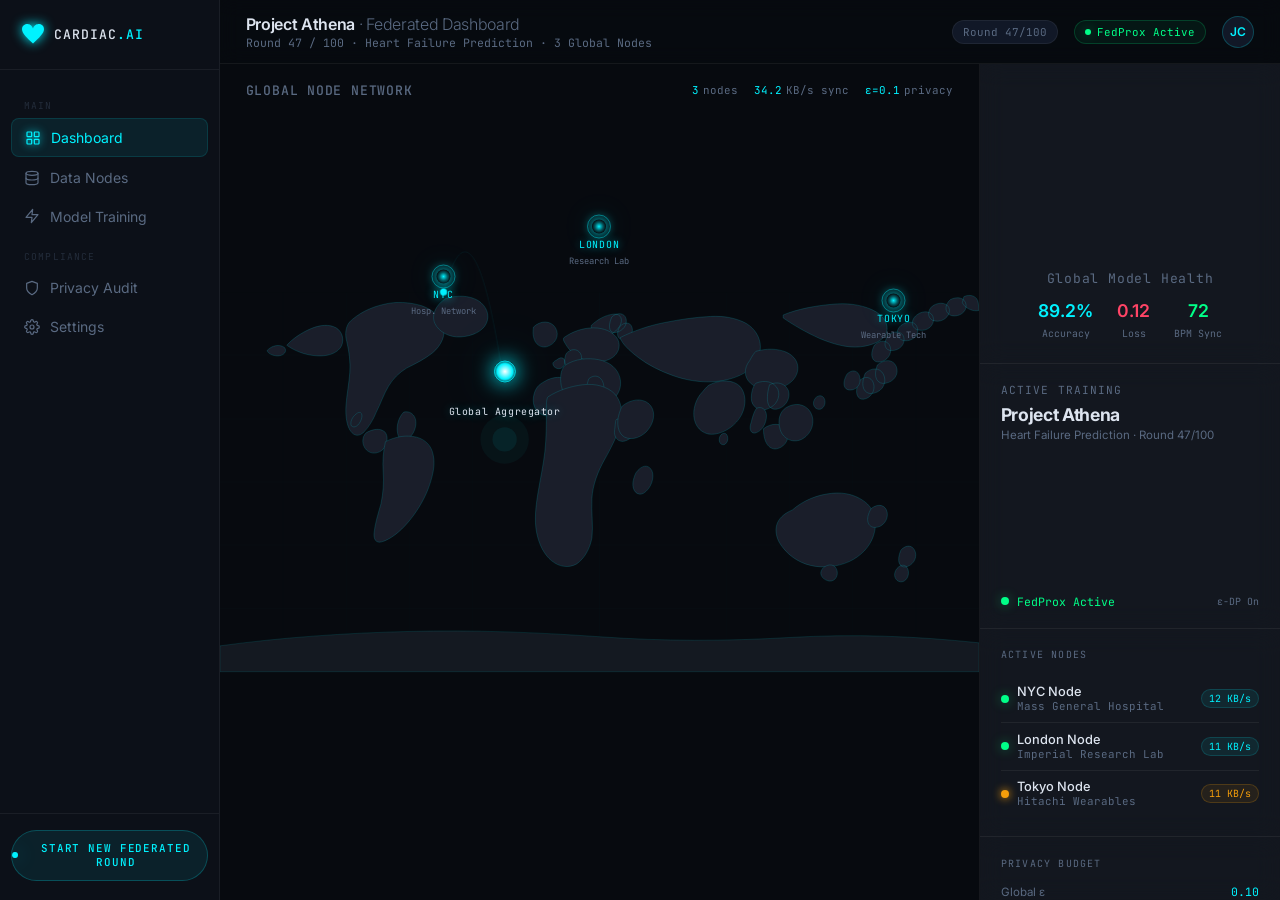
==== frontend/dashboard.html @ 95f1083a "Refine Dashboard Map and add Request Access Portal" ====
<!DOCTYPE html>
<html lang="en">
<head>
    <meta charset="UTF-8">
    <meta name="viewport" content="width=device-width, initial-scale=1.0">
    <title>Project Athena — CardiacAI Federal Dashboard</title>
    <meta name="description" content="Project Athena federated learning dashboard for cardiac AI research.">
    <link rel="preconnect" href="https://fonts.googleapis.com">
    <link rel="preconnect" href="https://fonts.gstatic.com" crossorigin>
    <link href="https://fonts.googleapis.com/css2?family=Inter:wght@300;400;500;600;700&family=JetBrains+Mono:wght@400;500&display=swap" rel="stylesheet">
    <style>
/* ============================================================
   PROJECT ATHENA — FEDERATED DASHBOARD
   CardiacAI Federal · Dark Clinical · Cyan #00f2ff
============================================================ */
:root {
    --bg:           #070a0f;
    --bg-2:         #0c1018;
    --bg-3:         #111827;
    --bg-card:      rgba(255,255,255,0.035);
    --border:       rgba(255,255,255,0.06);
    --border-glow:  rgba(0,242,255,0.22);
    --cyan:         #00f2ff;
    --cyan-dim:     rgba(0,242,255,0.08);
    --cyan-mid:     rgba(0,242,255,0.35);
    --green:        #00ff88;
    --red:          #ff4466;
    --amber:        #f59e0b;
    --text:         #dde4ef;
    --text-muted:   #5a6a82;
    --text-faint:   #232c3a;
    --sidebar-w:    220px;
    --font-main:    'Inter', system-ui, sans-serif;
    --font-mono:    'JetBrains Mono', monospace;
    --radius-sm:    8px;
    --radius-md:    14px;
    --radius-lg:    20px;
    --tr:           0.35s cubic-bezier(0.4,0,0.2,1);
    --glow-cyan:    0 0 20px rgba(0,242,255,0.45), 0 0 60px rgba(0,242,255,0.15);
    --glow-green:   0 0 12px rgba(0,255,136,0.4);
}

*, *::before, *::after { box-sizing: border-box; margin: 0; padding: 0; }
html, body { height: 100%; overflow: hidden; font-family: var(--font-main); background: var(--bg); color: var(--text); -webkit-font-smoothing: antialiased; }

/* ===================== PAGE FADE-IN ===================== */
body { opacity: 0; animation: pageEnter 0.7s 0.05s ease forwards; }
@keyframes pageEnter {
    from { opacity: 0; transform: translateY(16px); }
    to   { opacity: 1; transform: translateY(0); }
}

/* ===================== LAYOUT ===================== */
.app { display: flex; height: 100vh; width: 100vw; overflow: hidden; }

/* ===================== SIDEBAR ===================== */
.sidebar {
    width: var(--sidebar-w);
    flex-shrink: 0;
    background: var(--bg-2);
    border-right: 1px solid var(--border);
    display: flex;
    flex-direction: column;
    padding: 0;
    position: relative;
    z-index: 10;
}

.sidebar__brand {
    display: flex;
    align-items: center;
    gap: 9px;
    padding: 1.4rem 1.3rem;
    border-bottom: 1px solid var(--border);
    text-decoration: none;
}
.sidebar__brand-icon {
    width: 24px; height: 24px;
    color: var(--cyan);
    filter: drop-shadow(0 0 6px var(--cyan));
    flex-shrink: 0;
}
.sidebar__brand-name {
    font-family: var(--font-mono);
    font-size: 0.82rem;
    font-weight: 500;
    color: var(--text);
    letter-spacing: 0.08em;
}
.sidebar__brand-name span { color: var(--cyan); }

.sidebar__nav {
    flex: 1;
    display: flex;
    flex-direction: column;
    gap: 2px;
    padding: 1rem 0.7rem;
    overflow-y: auto;
}

.nav-item {
    display: flex;
    align-items: center;
    gap: 10px;
    padding: 0.62rem 0.8rem;
    border-radius: var(--radius-sm);
    color: var(--text-muted);
    font-size: 0.875rem;
    font-weight: 400;
    cursor: pointer;
    transition: background var(--tr), color var(--tr);
    user-select: none;
    text-decoration: none;
}
.nav-item svg { width: 16px; height: 16px; flex-shrink: 0; }
.nav-item:hover { background: rgba(255,255,255,0.04); color: var(--text); }
.nav-item.active {
    background: var(--cyan-dim);
    color: var(--cyan);
    border: 1px solid rgba(0,242,255,0.12);
}
.nav-item.active svg { filter: drop-shadow(0 0 4px var(--cyan)); }

/* Sidebar section label */
.nav-section-label {
    font-family: var(--font-mono);
    font-size: 0.6rem;
    color: var(--text-faint);
    letter-spacing: 0.12em;
    text-transform: uppercase;
    padding: 0.8rem 0.8rem 0.3rem;
}

.sidebar__footer {
    padding: 1rem 0.7rem 1.2rem;
    border-top: 1px solid var(--border);
}
.btn-federated {
    width: 100%;
    padding: 0.65rem 0;
    border-radius: 40px;
    border: 1px solid var(--border-glow);
    background: var(--cyan-dim);
    color: var(--cyan);
    font-family: var(--font-mono);
    font-size: 0.68rem;
    font-weight: 500;
    letter-spacing: 0.08em;
    text-transform: uppercase;
    cursor: pointer;
    transition: box-shadow var(--tr), background var(--tr);
    display: flex; align-items: center; justify-content: center; gap: 7px;
    position: relative; overflow: hidden;
}
.btn-federated::before {
    content: '';
    position: absolute;
    inset: 0; border-radius: 40px;
    background: rgba(0,242,255,0);
    transition: background 0.3s;
}
.btn-federated:hover {
    box-shadow: var(--glow-cyan);
    background: rgba(0,242,255,0.13);
}
.btn-federated-dot {
    width: 6px; height: 6px;
    border-radius: 50%;
    background: var(--cyan);
    box-shadow: var(--glow-cyan);
    animation: blink 1.3s ease-in-out infinite;
}
@keyframes blink { 0%,100%{opacity:1} 50%{opacity:0.35} }

/* ===================== MAIN CONTENT ===================== */
.main {
    flex: 1;
    display: flex;
    flex-direction: column;
    overflow: hidden;
}

/* Top bar */
.topbar {
    display: flex;
    align-items: center;
    justify-content: space-between;
    padding: 0.85rem 1.6rem;
    border-bottom: 1px solid var(--border);
    background: rgba(7,10,15,0.8);
    backdrop-filter: blur(10px);
    flex-shrink: 0;
}
.topbar__left { display: flex; flex-direction: column; }
.topbar__title { font-size: 1rem; font-weight: 600; letter-spacing: -0.02em; }
.topbar__sub { font-size: 0.72rem; color: var(--text-muted); font-family: var(--font-mono); margin-top: 1px; }

.topbar__right { display: flex; align-items: center; gap: 1rem; }
.topbar__badge {
    display: flex; align-items: center; gap: 6px;
    font-family: var(--font-mono); font-size: 0.68rem;
    color: var(--green); background: rgba(0,255,136,0.06);
    border: 1px solid rgba(0,255,136,0.18); padding: 4px 10px; border-radius: 20px;
}
.topbar__badge-dot { width: 6px; height: 6px; border-radius: 50%; background: var(--green); box-shadow: var(--glow-green); animation: blink 1.2s ease-in-out infinite; }
.round-badge { font-family: var(--font-mono); font-size: 0.68rem; color: var(--text-muted); background: var(--bg-3); border: 1px solid var(--border); padding: 4px 10px; border-radius: 20px; }
.topbar__avatar {
    width: 32px; height: 32px; border-radius: 50%;
    background: var(--bg-3); border: 1px solid var(--border-glow);
    display: flex; align-items: center; justify-content: center;
    font-size: 0.75rem; color: var(--cyan); font-weight: 600; cursor: pointer;
    transition: box-shadow 0.2s;
}
.topbar__avatar:hover { box-shadow: var(--glow-cyan); }

/* Content grid */
.content {
    flex: 1;
    display: grid;
    grid-template-columns: 1fr 300px;
    grid-template-rows: 1fr;
    gap: 0;
    overflow: hidden;
}

/* ===================== MAP PANEL (left) ===================== */
.map-panel {
    position: relative;
    overflow: hidden;
    border-right: 1px solid var(--border);
    background: var(--bg);
}
.map-panel__header {
    position: absolute;
    top: 0; left: 0; right: 0;
    z-index: 5;
    display: flex;
    align-items: center;
    justify-content: space-between;
    padding: 1.1rem 1.6rem 0.8rem;
    background: linear-gradient(to bottom, rgba(7,10,15,0.9) 0%, transparent 100%);
}
.map-panel__title { font-size: 0.82rem; font-weight: 500; color: var(--text-muted); font-family: var(--font-mono); letter-spacing: 0.06em; text-transform: uppercase; }
.map-panel__stats { display: flex; gap: 1rem; }
.map-stat { font-family: var(--font-mono); font-size: 0.68rem; }
.map-stat__val { color: var(--cyan); }
.map-stat__label { color: var(--text-muted); margin-left: 4px; }

/* SVG map base */
#worldSVG {
    position: absolute;
    inset: 0;
    width: 100%; height: 100%;
    display: block;
}
/* Arc canvas overlay */
#arcsCanvas {
    position: absolute;
    inset: 0;
    width: 100%; height: 100%;
    pointer-events: none;
    z-index: 3;
}

/* Node labels */
.map-node-labels { position: absolute; inset: 0; pointer-events: none; z-index: 4; }
.node-label {
    position: absolute;
    transform: translate(-50%, -50%);
    display: flex;
    flex-direction: column;
    align-items: center;
    gap: 4px;
}
.node-label__ring {
    width: 14px; height: 14px; border-radius: 50%;
    background: radial-gradient(circle, var(--cyan) 0%, var(--cyan-mid) 40%, transparent 70%);
    box-shadow: 0 0 12px var(--cyan), 0 0 30px rgba(0,242,255,0.25);
    position: relative;
}
.node-label__ring::after {
    content: '';
    position: absolute;
    inset: -5px; border-radius: 50%;
    border: 1px solid rgba(0,242,255,0.4);
    animation: nodeRing 2s ease-out infinite;
}
@keyframes nodeRing { 0%{transform:scale(1);opacity:0.8} 100%{transform:scale(2.5);opacity:0} }

#nodeNYC  .node-label__ring { animation-delay: 0s; }
#nodeLON  .node-label__ring::after { animation-delay: 0.5s; }
#nodeTKY  .node-label__ring::after { animation-delay: 1s; }

.node-label__text {
    font-family: var(--font-mono); font-size: 0.62rem;
    color: var(--cyan); letter-spacing: 0.08em;
    text-shadow: 0 0 8px rgba(0,242,255,0.6);
    white-space: nowrap;
}
.node-label__sub {
    font-family: var(--font-mono); font-size: 0.55rem;
    color: var(--text-muted);
    white-space: nowrap;
}

.aggregator-node {
    position: absolute;
    transform: translate(-50%, -50%);
    display: flex; flex-direction: column; align-items: center; gap: 6px;
    z-index: 6;
}
.aggregator-node__core {
    width: 22px; height: 22px; border-radius: 50%;
    background: radial-gradient(circle, #fff 0%, var(--cyan) 50%, transparent 75%);
    box-shadow: 0 0 20px var(--cyan), 0 0 60px rgba(0,242,255,0.3);
    animation: aggPulse 2.2s ease-in-out infinite;
}
@keyframes aggPulse { 0%,100%{transform:scale(1);opacity:1} 50%{transform:scale(1.25);opacity:0.8} }
.aggregator-node__ring1, .aggregator-node__ring2 {
    width: 22px; height: 22px; border-radius: 50%;
    border: 1px solid rgba(0,242,255,0.5);
    position: absolute;
    animation: aggRing 2.5s ease-out infinite;
}
.aggregator-node__ring2 { animation-delay: 0.8s; }
@keyframes aggRing { 0%{transform:scale(1);opacity:0.7} 100%{transform:scale(4);opacity:0} }
.aggregator-node__label {
    font-family: var(--font-mono); font-size: 0.62rem;
    color: var(--text); letter-spacing: 0.06em;
    margin-top: 16px;
    text-shadow: 0 0 10px rgba(0,242,255,0.4);
}

/* ===================== RIGHT PANEL ===================== */
.right-panel {
    display: flex;
    flex-direction: column;
    gap: 0;
    overflow-y: auto;
    background: var(--bg-2);
}
.right-panel::-webkit-scrollbar { width: 3px; }
.right-panel::-webkit-scrollbar-thumb { background: var(--border); border-radius: 3px; }

/* Card base */
.glass-card {
    background: rgba(255,255,255,0.03);
    backdrop-filter: blur(12px);
    -webkit-backdrop-filter: blur(12px);
    border-bottom: 1px solid var(--border);
    padding: 1.2rem 1.3rem;
    flex-shrink: 0;
}
.glass-card__label {
    font-family: var(--font-mono); font-size: 0.62rem;
    color: var(--text-muted); letter-spacing: 0.12em; text-transform: uppercase;
    margin-bottom: 0.75rem;
}

/* ---- Heart card ---- */
.heart-card {
    display: flex;
    flex-direction: column;
    align-items: center;
    padding-bottom: 1.4rem;
    border-bottom: 1px solid var(--border);
}
#heartCanvas3D {
    width: 100%; height: 180px;
    display: block;
}
.heart-card__title {
    font-size: 0.82rem; color: var(--text-muted);
    margin-top: 0.4rem; font-family: var(--font-mono);
    letter-spacing: 0.06em; text-align: center;
}
.heart-card__metrics {
    display: flex; gap: 1.5rem;
    margin-top: 0.8rem;
}
.heart-metric { text-align: center; }
.heart-metric__val { font-size: 1.1rem; font-weight: 600; color: var(--cyan); display: block; }
.heart-metric__label { font-size: 0.62rem; color: var(--text-muted); font-family: var(--font-mono); }

/* ---- Training card ---- */
.training-card { padding: 1.2rem 1.3rem; }
.training-card__title { font-size: 0.7rem; color: var(--text-muted); font-family: var(--font-mono); letter-spacing: 0.1em; text-transform: uppercase; margin-bottom: 0.4rem; }
.training-card__name { font-size: 1.1rem; font-weight: 700; color: var(--text); letter-spacing: -0.02em; margin-bottom: 0.2rem; }
.training-card__sub { font-size: 0.72rem; color: var(--text-muted); margin-bottom: 1rem; }

.chart-wrap { position: relative; height: 120px; margin-bottom: 1rem; }
#accuracyChart { position: absolute; inset: 0; width: 100%; height: 100%; }

.status-row { display: flex; align-items: center; gap: 8px; }
.status-dot { width: 8px; height: 8px; border-radius: 50%; background: var(--green); box-shadow: var(--glow-green); animation: blink 1.2s ease-in-out infinite; }
.status-text { font-family: var(--font-mono); font-size: 0.72rem; color: var(--green); }

/* ---- Node list card ---- */
.node-list-card { padding: 1.2rem 1.3rem; }
.node-list-card__label { font-family: var(--font-mono); font-size: 0.62rem; color: var(--text-muted); letter-spacing: 0.12em; text-transform: uppercase; margin-bottom: 0.9rem; }
.node-entry { display: flex; align-items: center; justify-content: space-between; padding: 0.55rem 0; border-bottom: 1px solid var(--border); }
.node-entry:last-child { border: none; }
.node-entry__left { display: flex; align-items: center; gap: 8px; }
.node-entry__indicator { width: 8px; height: 8px; border-radius: 50%; background: var(--green); box-shadow: var(--glow-green); animation: blink 1.2s ease-in-out infinite; flex-shrink: 0; }
.node-entry__name { font-size: 0.8rem; font-weight: 500; }
.node-entry__loc { font-size: 0.68rem; color: var(--text-muted); font-family: var(--font-mono); }
.node-entry__badge { font-family: var(--font-mono); font-size: 0.62rem; padding: 2px 7px; border-radius: 20px; }
.badge--cyan { color: var(--cyan); background: var(--cyan-dim); border: 1px solid rgba(0,242,255,0.15); }
.badge--amber { color: var(--amber); background: rgba(245,158,11,0.08); border: 1px solid rgba(245,158,11,0.2); }

/* ---- Privacy audit card ---- */
.audit-card { padding: 1.2rem 1.3rem; }
.audit-card__label { font-family: var(--font-mono); font-size: 0.62rem; color: var(--text-muted); letter-spacing: 0.12em; text-transform: uppercase; margin-bottom: 0.9rem; }
.epsilon-meter { margin-bottom: 0.8rem; }
.epsilon-row { display: flex; justify-content: space-between; align-items: center; margin-bottom: 0.35rem; }
.epsilon-key { font-size: 0.72rem; color: var(--text-muted); }
.epsilon-val { font-family: var(--font-mono); font-size: 0.72rem; color: var(--cyan); }
.epsilon-track { height: 3px; background: var(--border); border-radius: 3px; overflow: hidden; }
.epsilon-fill { height: 100%; border-radius: 3px; background: var(--cyan); transition: width 1.5s cubic-bezier(0.4,0,0.2,1); width: 0; }

/* Responsive */
@media (max-width: 900px) {
    .sidebar { width: 60px; }
    .sidebar__brand-name, .nav-item span, .nav-section-label, .btn-federated span { display: none; }
    .sidebar__brand { justify-content: center; }
    .nav-item { justify-content: center; padding: 0.7rem; }
    .btn-federated { padding: 0.65rem 0; font-size: 0; gap: 0; }
    .btn-federated-dot { margin: 0; }
}
@media (max-width: 700px) {
    .content { grid-template-columns: 1fr; }
    .right-panel { display: none; }
}
    </style>
</head>
<body>
<div class="app">

    <!-- ===== SIDEBAR ===== -->
    <aside class="sidebar" role="navigation" aria-label="Main navigation">

        <a href="index.html" class="sidebar__brand" title="CardiacAI Federal">
            <svg class="sidebar__brand-icon" viewBox="0 0 24 24" fill="currentColor">
                <path d="M12 21.593c-5.63-5.539-11-10.297-11-14.402 0-3.791 3.068-5.191 5.281-5.191 1.312 0 4.151.501 5.719 4.457 1.59-3.968 4.464-4.447 5.726-4.447 2.54 0 5.274 1.621 5.274 5.181 0 4.069-5.136 8.625-11 14.402z"/>
            </svg>
            <span class="sidebar__brand-name">CARDIAC<span>.AI</span></span>
        </a>

        <nav class="sidebar__nav">
            <span class="nav-section-label">Main</span>

            <a href="#" class="nav-item active" title="Dashboard">
                <svg viewBox="0 0 24 24" fill="none" stroke="currentColor" stroke-width="1.8" stroke-linecap="round" stroke-linejoin="round">
                    <rect x="3" y="3" width="7" height="7" rx="1"/><rect x="14" y="3" width="7" height="7" rx="1"/>
                    <rect x="14" y="14" width="7" height="7" rx="1"/><rect x="3" y="14" width="7" height="7" rx="1"/>
                </svg>
                <span>Dashboard</span>
            </a>

            <a href="#" class="nav-item" title="Data Nodes">
                <svg viewBox="0 0 24 24" fill="none" stroke="currentColor" stroke-width="1.8" stroke-linecap="round" stroke-linejoin="round">
                    <ellipse cx="12" cy="5" rx="9" ry="3"/><path d="M3 5v14c0 1.66 4.03 3 9 3s9-1.34 9-3V5"/><path d="M3 12c0 1.66 4.03 3 9 3s9-1.34 9-3"/>
                </svg>
                <span>Data Nodes</span>
            </a>

            <a href="#" class="nav-item" title="Model Training">
                <svg viewBox="0 0 24 24" fill="none" stroke="currentColor" stroke-width="1.8" stroke-linecap="round" stroke-linejoin="round">
                    <polygon points="13 2 3 14 12 14 11 22 21 10 12 10 13 2"/>
                </svg>
                <span>Model Training</span>
            </a>

            <span class="nav-section-label">Compliance</span>

            <a href="#" class="nav-item" title="Privacy Audit">
                <svg viewBox="0 0 24 24" fill="none" stroke="currentColor" stroke-width="1.8" stroke-linecap="round" stroke-linejoin="round">
                    <path d="M12 22s8-4 8-10V5l-8-3-8 3v7c0 6 8 10 8 10z"/>
                </svg>
                <span>Privacy Audit</span>
            </a>

            <a href="#" class="nav-item" title="Settings">
                <svg viewBox="0 0 24 24" fill="none" stroke="currentColor" stroke-width="1.8" stroke-linecap="round" stroke-linejoin="round">
                    <circle cx="12" cy="12" r="3"/>
                    <path d="M19.4 15a1.65 1.65 0 00.33 1.82l.06.06a2 2 0 010 2.83 2 2 0 01-2.83 0l-.06-.06a1.65 1.65 0 00-1.82-.33 1.65 1.65 0 00-1 1.51V21a2 2 0 01-4 0v-.09A1.65 1.65 0 009 19.4a1.65 1.65 0 00-1.82.33l-.06.06a2 2 0 01-2.83-2.83l.06-.06A1.65 1.65 0 004.68 15a1.65 1.65 0 00-1.51-1H3a2 2 0 010-4h.09A1.65 1.65 0 004.6 9a1.65 1.65 0 00-.33-1.82l-.06-.06a2 2 0 012.83-2.83l.06.06A1.65 1.65 0 009 4.68a1.65 1.65 0 001-1.51V3a2 2 0 014 0v.09a1.65 1.65 0 001 1.51 1.65 1.65 0 001.82-.33l.06-.06a2 2 0 012.83 2.83l-.06.06A1.65 1.65 0 0019.4 9a1.65 1.65 0 001.51 1H21a2 2 0 010 4h-.09a1.65 1.65 0 00-1.51 1z"/>
                </svg>
                <span>Settings</span>
            </a>
        </nav>

        <div class="sidebar__footer">
            <button class="btn-federated" id="fedRoundBtn" title="Start New Federated Round">
                <span class="btn-federated-dot"></span>
                <span>Start New Federated Round</span>
            </button>
        </div>
    </aside>

    <!-- ===== MAIN ===== -->
    <div class="main">

        <!-- Top bar -->
        <div class="topbar">
            <div class="topbar__left">
                <div class="topbar__title">Project Athena <span style="color:var(--text-muted);font-weight:300">· Federated Dashboard</span></div>
                <div class="topbar__sub">Round 47 / 100 · Heart Failure Prediction · 3 Global Nodes</div>
            </div>
            <div class="topbar__right">
                <span class="round-badge">Round 47/100</span>
                <div class="topbar__badge">
                    <span class="topbar__badge-dot"></span>
                    FedProx Active
                </div>
                <div class="topbar__avatar" title="Your account">JC</div>
            </div>
        </div>

        <!-- Content grid -->
        <div class="content">

            <!-- MAP PANEL -->
            <div class="map-panel">
                <div class="map-panel__header">
                    <span class="map-panel__title">Global Node Network</span>
                    <div class="map-panel__stats">
                        <span class="map-stat"><span class="map-stat__val">3</span><span class="map-stat__label">nodes</span></span>
                        <span class="map-stat"><span class="map-stat__val" id="dataVol">34.2</span><span class="map-stat__label">KB/s sync</span></span>
                        <span class="map-stat"><span class="map-stat__val">ε=0.1</span><span class="map-stat__label">privacy</span></span>
                    </div>
                </div>

                <!-- SVG World Map -->
                <svg id="worldSVG" viewBox="0 0 1000 500" preserveAspectRatio="xMidYMid meet" xmlns="http://www.w3.org/2000/svg" aria-hidden="true">
                    <defs>
                        <filter id="landGlow">
                            <feGaussianBlur stdDeviation="1.5" result="blur"/>
                            <feMerge><feMergeNode in="blur"/><feMergeNode in="SourceGraphic"/></feMerge>
                        </filter>
                    </defs>
                    <!-- Ocean background -->
                    <rect width="1000" height="500" fill="#070a0f"/>
                    <!-- Latitude grid lines -->
                    <g stroke="rgba(0,242,255,0.04)" stroke-width="0.5" fill="none">
                        <line x1="0" y1="83" x2="1000" y2="83"/><!-- 60N -->
                        <line x1="0" y1="167" x2="1000" y2="167"/><!-- 30N -->
                        <line x1="0" y1="250" x2="1000" y2="250"/><!-- Equator -->
                        <line x1="0" y1="333" x2="1000" y2="333"/><!-- 30S -->
                        <line x1="0" y1="417" x2="1000" y2="417"/><!-- 60S -->
                    </g>
                    <!-- Longitude grid lines -->
                    <g stroke="rgba(0,242,255,0.03)" stroke-width="0.5" fill="none">
                        <line x1="83" y1="0" x2="83" y2="500"/><!-- 120W -->
                        <line x1="167" y1="0" x2="167" y2="500"/><!-- 90W -->
                        <line x1="250" y1="0" x2="250" y2="500"/><!-- 60W -->
                        <line x1="333" y1="0" x2="333" y2="500"/><!-- 30W -->
                        <line x1="500" y1="0" x2="500" y2="500"/><!-- 0 (Prime Meridian) -->
                        <line x1="667" y1="0" x2="667" y2="500"/><!-- 60E -->
                        <line x1="750" y1="0" x2="750" y2="500"/><!-- 90E -->
                        <line x1="833" y1="0" x2="833" y2="500"/><!-- 120E -->
                        <line x1="917" y1="0" x2="917" y2="500"/><!-- 150E -->
                    </g>
                    <!-- ===== CONTINENTS — Natural Earth bezier, equirectangular 0 0 1000 500 ===== -->
                    <g fill="#1a1e2a" stroke="rgba(0,242,255,0.28)" stroke-width="0.7" stroke-linejoin="round">

                    <!-- ALASKA -->
                    <path d="M88,70 C95,62 106,54 120,48 C132,43 144,42 153,47 C161,52 164,62 160,71
                             C156,79 145,84 132,84 C118,84 102,80 88,70 Z
                             M62,77 C68,70 79,68 85,73 C89,78 84,84 76,84 C70,84 63,81 62,77 Z"/>

                    <!-- NORTH AMERICA — main body with Gulf of Mexico inset -->
                    <path d="M170,40 C182,28 198,20 216,16 C232,12 250,13 266,18
                             C280,23 290,32 294,44 C298,56 292,70 280,80
                             C270,88 258,94 246,100 C236,106 228,114 222,124
                             C216,134 212,146 206,158 C202,168 196,178 189,185
                             C183,190 177,190 172,183 C167,176 165,163 166,149
                             C167,135 170,120 171,106 C172,92 170,78 167,65 C164,55 166,46 170,40 Z"/>

                    <!-- Florida -->
                    <path d="M242,158 C250,156 257,161 258,170 C259,179 254,190 246,194
                             C241,197 235,193 234,186 C232,177 235,165 242,158 Z"/>

                    <!-- Baja/Mexico west -->
                    <path d="M180,160 C185,156 189,160 186,168 C183,176 177,180 173,176 C171,172 174,164 180,160 Z"/>

                    <!-- GREENLAND -->
                    <path d="M298,8 C313,4 328,4 340,11 C351,18 356,30 351,41
                             C346,52 332,58 317,59 C302,60 288,52 283,41
                             C279,32 282,18 298,8 Z"/>

                    <!-- CENTRAL AMERICA -->
                    <path d="M193,185 C202,180 211,179 217,184 C222,189 221,200 215,207
                             C209,213 199,214 193,208 C187,202 186,191 193,185 Z"/>

                    <!-- SOUTH AMERICA -->
                    <path d="M218,197 C231,190 246,188 259,191 C270,194 279,202 281,215
                             C284,228 280,244 274,260 C268,275 259,290 248,303
                             C237,316 224,326 213,329 C206,331 202,326 203,317
                             C204,306 208,293 212,279 C215,265 216,251 215,237
                             C214,223 215,209 218,197 Z"/>

                    <!-- EUROPE — Scandinavia -->
                    <path d="M489,44 C497,36 508,30 518,29 C526,28 531,33 528,42
                             C524,51 514,58 504,61 C496,63 489,57 489,44 Z
                             M516,33 C523,26 533,27 535,35 C537,43 531,51 522,53
                             C514,55 510,47 516,33 Z
                             M527,45 C533,39 541,39 543,47 C545,55 539,61 531,62
                             C524,63 521,55 527,45 Z"/>

                    <!-- EUROPE — Scandinavian/Baltic -->
                    <path d="M453,60 C464,52 478,47 492,47 C506,47 518,52 524,62
                             C529,72 524,83 514,88 C504,93 491,93 480,89
                             C469,85 460,77 455,68 C452,63 452,62 453,60 Z"/>

                    <!-- British Isles -->
                    <path d="M456,81 C462,74 471,74 475,81 C479,88 474,97 464,99
                             C456,101 451,94 456,81 Z
                             M444,89 C450,84 456,87 454,95 C452,101 445,103 440,98
                             C437,93 439,92 444,89 Z"/>

                    <!-- Iberian Peninsula -->
                    <path d="M427,118 C438,111 452,110 460,117 C468,124 470,136 464,147
                             C458,158 444,165 430,163 C418,161 411,151 413,138
                             C415,126 420,122 427,118 Z"/>

                    <!-- EUROPE main body + Italy + Balkans -->
                    <path d="M455,96 C468,88 484,86 499,89 C514,92 524,101 527,113
                             C530,125 525,137 514,144 C502,151 486,153 472,148
                             C458,143 450,132 449,119 C448,108 450,101 455,96 Z"/>

                    <!-- Italian boot -->
                    <path d="M486,114 C493,108 502,110 505,120 C508,130 502,143 494,147
                             C487,151 481,145 482,135 C483,124 484,119 486,114 Z"/>

                    <!-- AFRICA — main body -->
                    <path d="M432,138 C446,129 462,124 478,122 C494,120 510,124 520,134
                             C529,144 531,158 528,173 C524,188 516,204 507,220
                             C498,236 491,254 490,272 C489,290 492,308 490,324
                             C487,339 480,351 470,358 C459,364 447,362 437,354
                             C427,346 420,332 417,316 C414,300 416,282 419,264
                             C422,246 426,228 428,210 C430,192 430,174 430,156
                             C430,147 430,141 432,138 Z"/>

                    <!-- Horn of Africa -->
                    <path d="M522,168 C533,162 544,164 548,173 C551,182 544,193 534,196
                             C525,199 518,191 520,181 C521,174 521,169 522,168 Z"/>

                    <!-- MADAGASCAR -->
                    <path d="M548,238 C555,228 564,226 569,235 C573,244 568,259 558,265
                             C550,269 543,262 544,251 C545,244 547,240 548,238 Z"/>

                    <!-- ARABIAN PENINSULA -->
                    <path d="M530,150 C541,141 556,139 565,147 C574,155 573,169 565,180
                             C557,191 543,196 533,191 C524,186 522,172 526,160
                             C528,154 529,151 530,150 Z"/>

                    <!-- ASIA — main Eurasian block -->
                    <path d="M527,60 C545,51 565,44 586,40 C606,36 626,33 646,32
                             C664,31 680,34 693,41 C705,48 712,60 712,72
                             C712,84 706,96 695,104 C683,112 667,117 650,118
                             C632,119 614,116 597,110 C580,104 564,96 551,86
                             C538,76 530,68 527,60 Z"/>

                    <!-- Russia/Siberia belt -->
                    <path d="M742,30 C762,22 784,18 806,16 C825,14 843,16 859,23
                             C874,30 882,42 878,54 C874,64 860,70 844,72
                             C826,74 807,68 790,61 C772,53 755,43 742,34 Z"/>

                    <!-- Kamchatka / far east chain -->
                    <path d="M862,70 C870,62 880,63 883,72 C886,81 879,91 869,92
                             C860,93 855,84 862,70 Z
                             M880,57 C888,50 899,51 901,60 C903,69 895,77 885,77
                             C876,77 873,68 880,57 Z
                             M897,44 C906,37 917,38 919,48 C921,57 912,65 902,64
                             C893,63 888,52 897,44 Z
                             M918,30 C927,23 939,25 940,35 C941,44 932,52 921,50
                             C912,49 908,38 918,30 Z
                             M939,18 C948,12 960,14 961,23 C962,32 952,40 942,38
                             C933,37 930,25 939,18 Z
                             M962,10 C971,5 982,7 983,17 C984,26 974,33 964,31
                             C956,29 953,18 962,10 Z
                             M980,6 C988,2 998,5 999,14 L1000,24 C993,26 982,22 978,14 Z"/>

                    <!-- CHINA body -->
                    <path d="M706,78 C720,74 734,74 746,79 C757,84 763,93 761,104
                             C759,115 749,123 736,127 C723,131 708,128 699,120
                             C690,112 690,100 698,90 C701,84 704,80 706,78 Z"/>

                    <!-- INDIAN SUBCONTINENT -->
                    <path d="M645,122 C659,115 676,115 685,124 C693,133 694,148 687,162
                             C680,175 666,185 652,187 C639,189 628,181 625,168
                             C622,155 627,140 636,131 C640,126 643,123 645,122 Z"/>

                    <!-- SRI LANKA -->
                    <path d="M660,188 C664,184 669,186 669,193 C669,199 664,203 660,200 C657,198 657,191 660,188 Z"/>

                    <!-- SOUTHEAST ASIA -->
                    <path d="M706,120 C718,115 730,118 735,128 C739,138 733,150 721,154
                             C711,158 700,151 700,140 C700,130 703,123 706,120 Z
                             M724,122 C734,117 745,120 749,130 C752,140 745,152 734,154
                             C724,156 717,147 724,122 Z"/>

                    <!-- Malay Peninsula + Sumatra -->
                    <path d="M707,153 C713,150 720,154 720,163 C720,172 715,182 707,185
                             C700,188 696,181 700,171 C702,162 705,155 707,153 Z
                             M716,180 C726,172 740,172 746,181 C752,190 746,203 735,206
                             C725,209 716,200 716,180 Z"/>

                    <!-- Borneo -->
                    <path d="M746,152 C758,145 771,147 778,158 C785,170 780,186 768,193
                             C756,200 742,194 738,181 C734,168 738,157 746,152 Z"/>

                    <!-- JAPAN -->
                    <path d="M842,117 C849,110 858,111 861,120 C864,130 857,140 848,141
                             C840,142 835,133 842,117 Z
                             M850,107 C858,99 869,99 874,108 C879,118 874,130 862,133
                             C851,136 842,127 850,107 Z
                             M866,96 C875,88 887,88 891,98 C895,108 888,118 877,120
                             C866,122 860,112 866,96 Z"/>

                    <!-- TAIWAN -->
                    <path d="M784,140 C789,134 796,136 797,143 C798,150 793,156 787,154
                             C782,152 780,146 784,140 Z"/>

                    <!-- Korea -->
                    <path d="M826,108 C833,101 841,103 843,112 C845,121 839,129 830,129
                             C822,129 819,120 826,108 Z"/>

                    <!-- AUSTRALIA -->
                    <path d="M754,287 C769,274 787,267 806,265 C824,263 841,268 853,279
                             C864,290 866,306 861,321 C856,336 844,348 829,355
                             C813,362 795,364 778,360 C761,356 746,345 737,330
                             C729,315 730,297 754,287 Z"/>

                    <!-- Cape York bump NE -->
                    <path d="M858,285 C867,278 877,280 879,290 C881,300 873,310 863,310
                             C854,310 849,300 858,285 Z"/>

                    <!-- Tasmania -->
                    <path d="M794,364 C801,357 811,358 813,367 C815,376 808,383 800,380
                             C792,377 789,370 794,364 Z"/>

                    <!-- NEW ZEALAND -->
                    <path d="M897,340 C904,332 913,333 916,342 C919,351 912,361 903,362
                             C895,363 891,354 897,340 Z
                             M892,364 C898,357 906,359 907,368 C908,377 901,384 894,381
                             C888,378 887,370 892,364 Z"/>

                    <!-- ICELAND -->
                    <path d="M413,46 C422,37 436,37 442,47 C448,57 442,69 430,72
                             C419,74 410,64 413,46 Z"/>

                    <!-- ANTARCTICA band -->
                    <path d="M0,466 C80,455 165,449 250,447 C335,445 415,448 500,454
                             C585,460 665,460 750,455 C835,450 915,453 1000,462
                             L1000,500 L0,500 Z" fill="#141921" stroke="rgba(0,242,255,0.2)"/>
                    </g>
                    <!-- Aggregator SVG glow halo at correct Atlantic coordinates ~45W/20N -->
                    <circle cx="375" cy="194" r="32" fill="rgba(0,242,255,0.04)"/>
                    <circle cx="375" cy="194" r="16" fill="rgba(0,242,255,0.07)"/>

                </svg>
                <!-- Arc animation overlay canvas -->
                <canvas id="arcsCanvas"></canvas>

                <!-- Node overlay labels -->
                <div class="map-node-labels">

                    <!--
                        Real lat/lon → equirectangular % conversions:
                        x% = (lon + 180) / 360 * 100
                        y% = (90 - lat) / 180 * 100
                        NYC:    40.71N, 74.01W → x=29.4%, y=27.4%
                        London: 51.51N,  0.13W → x=49.96%, y=21.4%
                        Tokyo:  35.68N,139.69E → x=88.8%, y=30.2%
                        Aggregator placed at Atlantic mid-point: ~45W,20N → x=37.5%, y=38.9%
                    -->
                    <!-- NYC node -->
                    <div class="node-label" id="nodeNYC" style="left:29.4%;top:27.4%">
                        <div class="node-label__ring"></div>
                        <span class="node-label__text">NYC</span>
                        <span class="node-label__sub">Hosp. Network</span>
                    </div>

                    <!-- London -->
                    <div class="node-label" id="nodeLON" style="left:49.96%;top:21.4%">
                        <div class="node-label__ring" style="animation-delay:0.5s"></div>
                        <span class="node-label__text">LONDON</span>
                        <span class="node-label__sub">Research Lab</span>
                    </div>

                    <!-- Tokyo -->
                    <div class="node-label" id="nodeTKY" style="left:88.8%;top:30.2%">
                        <div class="node-label__ring" style="animation-delay:1s"></div>
                        <span class="node-label__text">TOKYO</span>
                        <span class="node-label__sub">Wearable Tech</span>
                    </div>

                    <!-- Global Aggregator — Atlantic mid-point -->
                    <div class="aggregator-node" style="left:37.5%;top:38.9%;position:absolute;transform:translate(-50%,-50%)">
                        <div style="position:relative;display:flex;align-items:center;justify-content:center;width:22px;height:22px;">
                            <div class="aggregator-node__ring1"></div>
                            <div class="aggregator-node__ring2"></div>
                            <div class="aggregator-node__core"></div>
                        </div>
                        <span class="aggregator-node__label">Global Aggregator</span>
                    </div>

                </div><!-- /map-node-labels -->
            </div><!-- /map-panel -->

            <!-- RIGHT PANEL -->
            <div class="right-panel">

                <!-- 3D Heart Canvas -->
                <div class="glass-card heart-card">
                    <canvas id="heartCanvas3D"></canvas>
                    <div class="heart-card__title">Global Model Health</div>
                    <div class="heart-card__metrics">
                        <div class="heart-metric">
                            <span class="heart-metric__val" id="metricAcc">89.2%</span>
                            <span class="heart-metric__label">Accuracy</span>
                        </div>
                        <div class="heart-metric">
                            <span class="heart-metric__val" id="metricLoss" style="color:var(--red)">0.12</span>
                            <span class="heart-metric__label">Loss</span>
                        </div>
                        <div class="heart-metric">
                            <span class="heart-metric__val" style="color:var(--green)">72</span>
                            <span class="heart-metric__label">BPM Sync</span>
                        </div>
                    </div>
                </div>

                <!-- Training card with chart -->
                <div class="glass-card training-card">
                    <div class="training-card__title">Active Training</div>
                    <div class="training-card__name">Project Athena</div>
                    <div class="training-card__sub">Heart Failure Prediction · Round 47/100</div>
                    <div class="chart-wrap">
                        <canvas id="accuracyChart"></canvas>
                    </div>
                    <div class="status-row">
                        <span class="status-dot"></span>
                        <span class="status-text">FedProx Active</span>
                        <span style="flex:1"></span>
                        <span style="font-family:var(--font-mono);font-size:0.62rem;color:var(--text-muted)">ε-DP On</span>
                    </div>
                </div>

                <!-- Node list card -->
                <div class="glass-card node-list-card">
                    <div class="node-list-card__label">Active Nodes</div>
                    <div class="node-entry">
                        <div class="node-entry__left">
                            <div class="node-entry__indicator"></div>
                            <div>
                                <div class="node-entry__name">NYC Node</div>
                                <div class="node-entry__loc">Mass General Hospital</div>
                            </div>
                        </div>
                        <span class="node-entry__badge badge--cyan">12 KB/s</span>
                    </div>
                    <div class="node-entry">
                        <div class="node-entry__left">
                            <div class="node-entry__indicator"></div>
                            <div>
                                <div class="node-entry__name">London Node</div>
                                <div class="node-entry__loc">Imperial Research Lab</div>
                            </div>
                        </div>
                        <span class="node-entry__badge badge--cyan">11 KB/s</span>
                    </div>
                    <div class="node-entry">
                        <div class="node-entry__left">
                            <div class="node-entry__indicator" style="background:var(--amber);box-shadow:0 0 8px var(--amber)"></div>
                            <div>
                                <div class="node-entry__name">Tokyo Node</div>
                                <div class="node-entry__loc">Hitachi Wearables</div>
                            </div>
                        </div>
                        <span class="node-entry__badge badge--amber">11 KB/s</span>
                    </div>
                </div>

                <!-- Privacy audit card -->
                <div class="glass-card audit-card">
                    <div class="audit-card__label">Privacy Budget</div>
                    <div class="epsilon-meter">
                        <div class="epsilon-row">
                            <span class="epsilon-key">Global ε</span>
                            <span class="epsilon-val">0.10</span>
                        </div>
                        <div class="epsilon-track"><div class="epsilon-fill" id="epsFill" style="--pct:10%;width:10%"></div></div>
                    </div>
                    <div class="epsilon-meter">
                        <div class="epsilon-row">
                            <span class="epsilon-key">δ (delta)</span>
                            <span class="epsilon-val">1e-5</span>
                        </div>
                        <div class="epsilon-track"><div class="epsilon-fill" style="width:5%;background:var(--green)"></div></div>
                    </div>
                    <div class="epsilon-meter">
                        <div class="epsilon-row">
                            <span class="epsilon-key">Gradient Compression</span>
                            <span class="epsilon-val">94.1%</span>
                        </div>
                        <div class="epsilon-track"><div class="epsilon-fill" style="width:94%;background:#bf5fff"></div></div>
                    </div>
                </div>

            </div><!-- /right-panel -->
        </div><!-- /content -->
    </div><!-- /main -->
</div><!-- /app -->

<!-- ============================= SCRIPTS ============================= -->
<script>
/* ===================================================
   1. ARC ANIMATION CANVAS — overlays the SVG world map
      Node positions derived from real lat/lon:
      NYC   40.71N  74.01W → x%=29.4  y%=27.4
      LON   51.51N   0.13W → x%=49.96 y%=21.4
      TKY   35.68N 139.69E → x%=88.80 y%=30.2
      AGG (mid-Atlantic)   → x%=37.5  y%=38.9
=================================================== */
(function() {
    const canvas = document.getElementById('arcsCanvas');
    const ctx = canvas.getContext('2d');
    let W, H;

    // Node positions as percentages (matching CSS left/top)
    const NODES = {
        nyc: { xp: 0.294, yp: 0.274 },
        lon: { xp: 0.4996, yp: 0.214 },
        tky: { xp: 0.888, yp: 0.302 },
    };
    const AGG = { xp: 0.375, yp: 0.389 };

    const arcs = [
        { from: 'nyc', progress: 0, speed: 0.006, delay: 0 },
        { from: 'lon', progress: 0, speed: 0.005, delay: 60 },
        { from: 'tky', progress: 0, speed: 0.007, delay: 30 },
    ];
    let frame = 0;

    function resize() {
        const rect = canvas.parentElement.getBoundingClientRect();
        W = canvas.width  = rect.width;
        H = canvas.height = rect.height;
    }

    function bezierPoint(p0, p1, cp, t) {
        const x = (1-t)*(1-t)*p0.x + 2*(1-t)*t*cp.x + t*t*p1.x;
        const y = (1-t)*(1-t)*p0.y + 2*(1-t)*t*cp.y + t*t*p1.y;
        return {x, y};
    }

    function drawArc(key, progress) {
        const n  = NODES[key];
        const p0 = { x: n.xp  * W, y: n.yp  * H };
        const p1 = { x: AGG.xp * W, y: AGG.yp * H };
        // Control point: arc up above the midpoint
        const cp = {
            x: (p0.x + p1.x) / 2,
            y: Math.min(p0.y, p1.y) - H * 0.14
        };

        // --- Static faint trail ---
        ctx.beginPath();
        for (let t = 0; t <= 1; t += 0.02) {
            const pt = bezierPoint(p0, p1, cp, t);
            t === 0 ? ctx.moveTo(pt.x, pt.y) : ctx.lineTo(pt.x, pt.y);
        }
        ctx.strokeStyle = 'rgba(0,242,255,0.07)';
        ctx.lineWidth = 1;
        ctx.stroke();

        // --- Glowing animated segment ---
        const tail = Math.max(0, progress - 0.18);
        ctx.beginPath();
        for (let t = tail; t <= Math.min(progress, 1); t += 0.008) {
            const pt = bezierPoint(p0, p1, cp, t);
            t === tail ? ctx.moveTo(pt.x, pt.y) : ctx.lineTo(pt.x, pt.y);
        }
        const grad = ctx.createLinearGradient(p0.x, p0.y, p1.x, p1.y);
        grad.addColorStop(Math.max(0, tail),     'rgba(0,242,255,0)');
        grad.addColorStop(Math.min(1, progress), 'rgba(0,242,255,0.95)');
        ctx.strokeStyle = grad;
        ctx.lineWidth = 1.8;
        ctx.shadowBlur = 8;
        ctx.shadowColor = 'rgba(0,242,255,0.7)';
        ctx.stroke();
        ctx.shadowBlur = 0;

        // --- Particle dot at leading edge ---
        const dot = bezierPoint(p0, p1, cp, Math.min(progress, 1));
        ctx.beginPath();
        ctx.arc(dot.x, dot.y, 3.5, 0, Math.PI * 2);
        ctx.fillStyle = '#00f2ff';
        ctx.shadowBlur = 14;
        ctx.shadowColor = 'rgba(0,242,255,1)';
        ctx.fill();
        ctx.shadowBlur = 0;

        // --- Multiple trailing mini-particles ---
        [0.06, 0.12].forEach(offset => {
            const tp = Math.max(0, progress - offset);
            if (tp <= 0) return;
            const pp = bezierPoint(p0, p1, cp, Math.min(tp, 1));
            ctx.beginPath();
            ctx.arc(pp.x, pp.y, 1.8, 0, Math.PI * 2);
            ctx.fillStyle = `rgba(0,242,255,${0.5 - offset * 3})`;
            ctx.fill();
        });
    }

    function draw() {
        ctx.clearRect(0, 0, W, H);
        frame++;

        // Arc animations
        arcs.forEach(arc => {
            if (frame < arc.delay) return;
            arc.progress += arc.speed;
            if (arc.progress > 1.2) arc.progress = 0;
            if (arc.progress <= 1.0) drawArc(arc.from, arc.progress);
        });

        // === Aggregator glow ===
        const pulse = 0.5 + 0.5 * Math.sin(frame * 0.05);
        const ag = ctx.createRadialGradient(AGG.x*W, AGG.y*H, 0, AGG.x*W, AGG.y*H, 30 + pulse * 20);
        ag.addColorStop(0,   `rgba(0,242,255,${0.4 + pulse * 0.2})`);
        ag.addColorStop(0.4, `rgba(0,242,255,${0.1})`);
        ag.addColorStop(1,   'transparent');
        ctx.beginPath();
        ctx.arc(AGG.x*W, AGG.y*H, 35 + pulse * 22, 0, Math.PI * 2);
        ctx.fillStyle = ag;
        ctx.fill();

        animId = requestAnimationFrame(draw);
    }

    resize();
    draw();
    window.addEventListener('resize', () => { resize(); });
})();


/* ===================================================
   2. 3D WIREFRAME HEART — WebGL-free procedural canvas
=================================================== */
(function() {
    const canvas = document.getElementById('heartCanvas3D');
    const ctx = canvas.getContext('2d');
    let W, H, rot = 0;

    function resize() {
        const rect = canvas.parentElement.getBoundingClientRect();
        W = canvas.width  = rect.width;
        H = canvas.height = 180;
    }

    // Parametric heart surface: returns [x,y,z] for t in [0,2pi], s in [0,pi]
    function heartSurface(t, s) {
        const sc = 1.0;
        const x = 16 * Math.pow(Math.sin(t), 3) * Math.sin(s) * sc;
        const y = -(13 * Math.cos(t) - 5 * Math.cos(2*t) - 2 * Math.cos(3*t) - Math.cos(4*t)) * Math.sin(s) * sc;
        const z = 8 * Math.cos(s) * sc;
        return [x, y, z];
    }

    // Project 3D point to 2D with simple perspective
    function project(x, y, z, rx, ry) {
        // Apply Y rotation
        const cosY = Math.cos(ry), sinY = Math.sin(ry);
        const x2 = x * cosY + z * sinY;
        const z2 = -x * sinY + z * cosY;
        // Apply X rotation (tilt)
        const cosX = Math.cos(rx), sinX = Math.sin(rx);
        const y3 = y * cosX - z2 * sinX;
        const z3 = y * sinX + z2 * cosX;
        const fov = 70;
        const sc = fov / (fov + z3);
        const px = W / 2 + x2 * sc * 5.5;
        const py = H / 2 + y3 * sc * 5.5;
        return [px, py, sc, z3];
    }

    const NU = 24, NV = 16;
    const tilt = -0.25;

    function draw() {
        ctx.clearRect(0, 0, W, H);
        rot += 0.012;

        // Draw heart wireframe
        // Longitude lines
        for (let i = 0; i <= NU; i++) {
            const t = (i / NU) * Math.PI * 2;
            ctx.beginPath();
            let first = true;
            for (let j = 0; j <= NV; j++) {
                const s = (j / NV) * Math.PI;
                const [hx, hy, hz] = heartSurface(t, s);
                const [px, py, sc, z] = project(hx, hy, hz, tilt, rot);
                const alpha = Math.min(1, 0.15 + sc * 0.6);
                if (first) { ctx.moveTo(px, py); first = false; }
                else ctx.lineTo(px, py);
            }
            ctx.strokeStyle = `rgba(0,242,255,0.18)`;
            ctx.lineWidth = 0.5;
            ctx.stroke();
        }

        // Latitude lines + filled raster for depth cue
        for (let j = 1; j < NV; j++) {
            const s = (j / NV) * Math.PI;
            const pts = [];
            for (let i = 0; i <= NU; i++) {
                const t = (i / NU) * Math.PI * 2;
                const [hx, hy, hz] = heartSurface(t, s);
                const [px, py, sc, z] = project(hx, hy, hz, tilt, rot);
                pts.push([px, py, sc, z]);
            }
            // Sort by z for backface cull impression
            ctx.beginPath();
            for (let i = 0; i < pts.length; i++) {
                i === 0 ? ctx.moveTo(pts[i][0], pts[i][1]) : ctx.lineTo(pts[i][0], pts[i][1]);
            }
            ctx.closePath();
            const avgZ = pts.reduce((a,b) => a + b[3], 0) / pts.length;
            const alpha = (avgZ + 20) / 40;
            ctx.fillStyle = `rgba(0,242,255,${Math.max(0, alpha * 0.04)})`;
            ctx.fill();
            ctx.strokeStyle = `rgba(0,242,255,${Math.max(0, alpha * 0.25)})`;
            ctx.lineWidth = 0.4;
            ctx.stroke();
        }

        // Glow core
        const gc = ctx.createRadialGradient(W/2, H/2, 0, W/2, H/2, 40);
        gc.addColorStop(0, 'rgba(0,242,255,0.06)');
        gc.addColorStop(1, 'transparent');
        ctx.fillStyle = gc;
        ctx.beginPath();
        ctx.arc(W/2, H/2, 40, 0, Math.PI * 2);
        ctx.fill();

        requestAnimationFrame(draw);
    }

    resize();
    draw();
    window.addEventListener('resize', resize);
})();


/* ===================================================
   3. ACCURACY VS ROUNDS CHART
=================================================== */
(function() {
    const canvas = document.getElementById('accuracyChart');
    const ctx = canvas.getContext('2d');
    let W, H;

    function resize() {
        const rect = canvas.parentElement.getBoundingClientRect();
        W = canvas.width  = rect.width;
        H = canvas.height = 120;
    }

    // Accuracy curve data (simulated log-like growth over 70 rounds)
    const TOTAL_ROUNDS = 70;
    const data = [];
    for (let i = 0; i <= TOTAL_ROUNDS; i++) {
        const acc = 100 * (1 - Math.exp(-i / 18)) + Math.sin(i * 0.8) * 1.5;
        data.push(Math.min(100, acc));
    }

    // Live "draw-in" animation
    let drawn = 0;
    const SPEED = 0.3; // rounds per frame

    function draw() {
        ctx.clearRect(0, 0, W, H);
        drawn = Math.min(drawn + SPEED, TOTAL_ROUNDS);

        const pad = { t: 10, r: 8, b: 24, l: 28 };
        const cw = W - pad.l - pad.r;
        const ch = H - pad.t - pad.b;

        // Grid
        ctx.strokeStyle = 'rgba(255,255,255,0.04)';
        ctx.lineWidth = 0.5;
        for (let i = 0; i <= 4; i++) {
            const y = pad.t + (i / 4) * ch;
            ctx.beginPath(); ctx.moveTo(pad.l, y); ctx.lineTo(W - pad.r, y); ctx.stroke();
        }

        // Y labels
        ctx.fillStyle = 'rgba(100,120,150,0.7)';
        ctx.font = `9px ${getComputedStyle(document.documentElement).getPropertyValue('--font-mono')}`;
        ctx.textAlign = 'right';
        for (let i = 0; i <= 4; i++) {
            const pct = 100 - i * 25;
            const y = pad.t + (i / 4) * ch;
            ctx.fillText(`${pct}`, pad.l - 4, y + 3);
        }

        // X labels
        ctx.textAlign = 'center';
        [0, 20, 40, 60, 70].forEach(r => {
            const x = pad.l + (r / TOTAL_ROUNDS) * cw;
            ctx.fillText(r, x, H - 6);
        });
        ctx.fillStyle = 'rgba(100,120,150,0.4)';
        ctx.textAlign = 'center';
        ctx.fillText('Rounds', W / 2, H - 1);

        // Loss curve (faded red, full range)
        ctx.beginPath();
        for (let i = 0; i <= TOTAL_ROUNDS; i++) {
            const loss = 100 * Math.exp(-i / 14);
            const x = pad.l + (i / TOTAL_ROUNDS) * cw;
            const y = pad.t + (1 - loss / 100) * ch;
            i === 0 ? ctx.moveTo(x, y) : ctx.lineTo(x, y);
        }
        ctx.strokeStyle = 'rgba(255,68,102,0.25)';
        ctx.lineWidth = 1;
        ctx.setLineDash([3, 3]);
        ctx.stroke();
        ctx.setLineDash([]);

        // Area fill under accuracy
        const steps = Math.floor(drawn);
        ctx.beginPath();
        ctx.moveTo(pad.l, pad.t + ch);
        for (let i = 0; i <= steps; i++) {
            const x = pad.l + (i / TOTAL_ROUNDS) * cw;
            const y = pad.t + (1 - data[i] / 100) * ch;
            ctx.lineTo(x, y);
        }
        const lastX = pad.l + (drawn / TOTAL_ROUNDS) * cw;
        ctx.lineTo(lastX, pad.t + ch);
        ctx.closePath();
        const gradA = ctx.createLinearGradient(0, pad.t, 0, H - pad.b);
        gradA.addColorStop(0, 'rgba(0,242,255,0.18)');
        gradA.addColorStop(1, 'rgba(0,242,255,0)');
        ctx.fillStyle = gradA;
        ctx.fill();

        // Accuracy line
        ctx.beginPath();
        for (let i = 0; i <= Math.floor(drawn); i++) {
            const x = pad.l + (i / TOTAL_ROUNDS) * cw;
            const y = pad.t + (1 - data[i] / 100) * ch;
            i === 0 ? ctx.moveTo(x, y) : ctx.lineTo(x, y);
        }
        ctx.strokeStyle = 'rgba(0,242,255,0.9)';
        ctx.lineWidth = 1.5;
        ctx.stroke();

        // Leading dot
        const dotX = pad.l + (drawn / TOTAL_ROUNDS) * cw;
        const dotY = pad.t + (1 - data[Math.floor(drawn)] / 100) * ch;
        ctx.beginPath();
        ctx.arc(dotX, dotY, 3.5, 0, Math.PI * 2);
        ctx.fillStyle = '#00f2ff';
        ctx.shadowBlur = 10; ctx.shadowColor = '#00f2ff';
        ctx.fill();
        ctx.shadowBlur = 0;

        requestAnimationFrame(draw);
    }

    resize();
    draw();
    window.addEventListener('resize', resize);
})();


/* ===================================================
   4. LIVE MICRO-UPDATES (data volume, accuracy ticker)
=================================================== */
setInterval(() => {
    const el = document.getElementById('dataVol');
    if (el) el.textContent = (Math.random() * 15 + 28).toFixed(1);
}, 1800);

setInterval(() => {
    const el = document.getElementById('metricAcc');
    if (el) {
        const base = 89.2 + (Math.random() - 0.5) * 0.4;
        el.textContent = base.toFixed(1) + '%';
    }
}, 2500);

/* ===================================================
   5. "Start New Federated Round" button interaction
=================================================== */
document.getElementById('fedRoundBtn').addEventListener('click', function() {
    const orig = this.innerHTML;
    this.style.color = '#00ff88';
    this.style.borderColor = 'rgba(0,255,136,0.4)';
    this.innerHTML = '<span class="btn-federated-dot" style="background:#00ff88;box-shadow:0 0 10px #00ff88"></span><span>Initializing Round 48…</span>';
    setTimeout(() => {
        this.innerHTML = orig;
        this.style.color = '';
        this.style.borderColor = '';
    }, 3000);
});
</script>
</body>
</html>
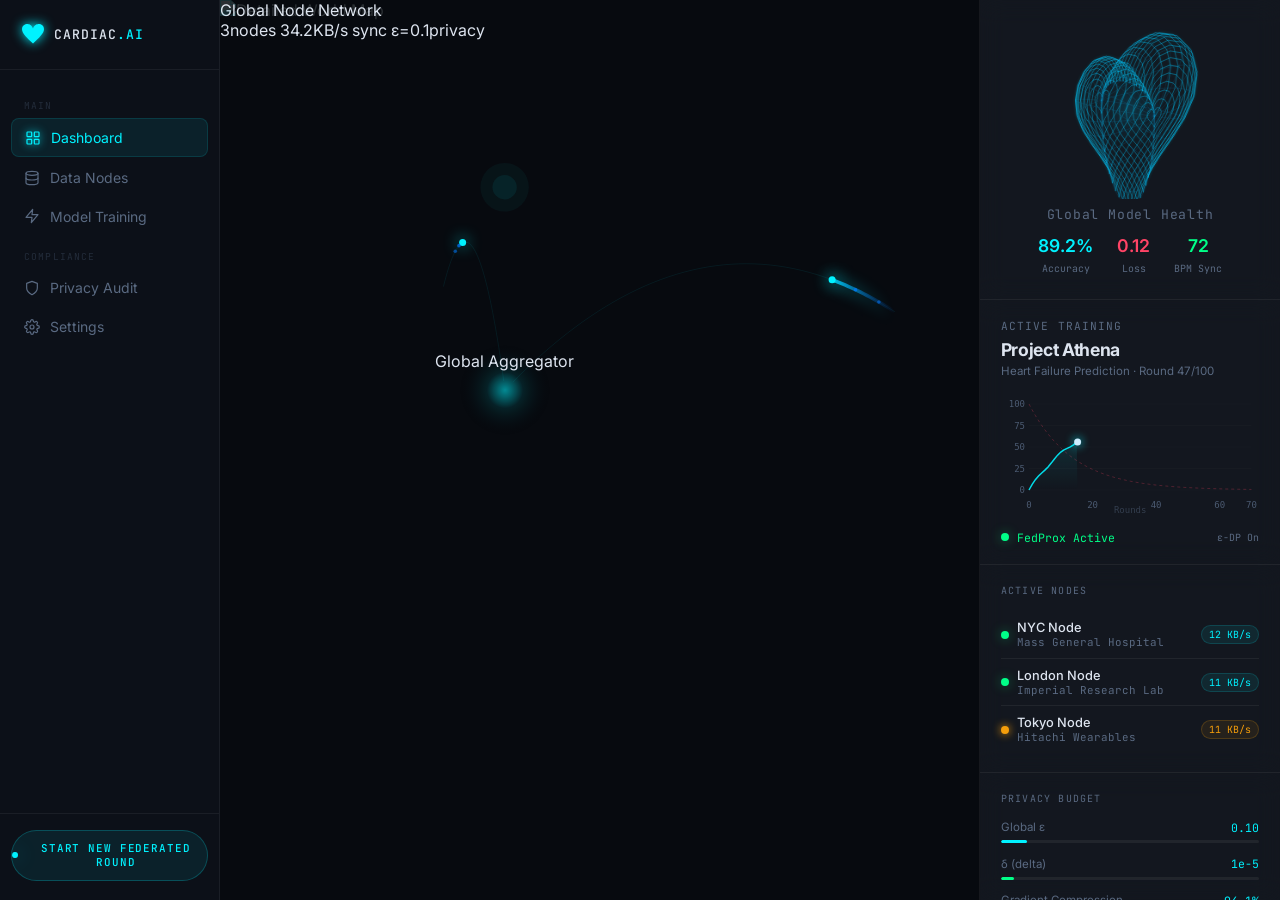
==== commit 96b64d52: "Dashboard: 3-col lockdown layout, blue wireframe heart, geo SVG map, glowing arcs, Athena chart rest" ====
--- a/frontend/dashboard.html
+++ b/frontend/dashboard.html
@@ -217,130 +217,31 @@
 .content {
     flex: 1;
     display: grid;
-    grid-template-columns: 1fr 300px;
+    grid-template-columns: minmax(0, 1fr) 300px;
     grid-template-rows: 1fr;
+    grid-template-areas: "map right";
     gap: 0;
     overflow: hidden;
-}
-
-/* ===================== MAP PANEL (left) ===================== */
+    height: 100vh;
+}
+
 .map-panel {
+    grid-area: map;
     position: relative;
     overflow: hidden;
     border-right: 1px solid var(--border);
     background: var(--bg);
 }
-.map-panel__header {
-    position: absolute;
-    top: 0; left: 0; right: 0;
-    z-index: 5;
-    display: flex;
-    align-items: center;
-    justify-content: space-between;
-    padding: 1.1rem 1.6rem 0.8rem;
-    background: linear-gradient(to bottom, rgba(7,10,15,0.9) 0%, transparent 100%);
-}
-.map-panel__title { font-size: 0.82rem; font-weight: 500; color: var(--text-muted); font-family: var(--font-mono); letter-spacing: 0.06em; text-transform: uppercase; }
-.map-panel__stats { display: flex; gap: 1rem; }
-.map-stat { font-family: var(--font-mono); font-size: 0.68rem; }
-.map-stat__val { color: var(--cyan); }
-.map-stat__label { color: var(--text-muted); margin-left: 4px; }
-
-/* SVG map base */
-#worldSVG {
-    position: absolute;
-    inset: 0;
-    width: 100%; height: 100%;
-    display: block;
-}
-/* Arc canvas overlay */
-#arcsCanvas {
-    position: absolute;
-    inset: 0;
-    width: 100%; height: 100%;
-    pointer-events: none;
-    z-index: 3;
-}
-
-/* Node labels */
-.map-node-labels { position: absolute; inset: 0; pointer-events: none; z-index: 4; }
-.node-label {
-    position: absolute;
-    transform: translate(-50%, -50%);
-    display: flex;
-    flex-direction: column;
-    align-items: center;
-    gap: 4px;
-}
-.node-label__ring {
-    width: 14px; height: 14px; border-radius: 50%;
-    background: radial-gradient(circle, var(--cyan) 0%, var(--cyan-mid) 40%, transparent 70%);
-    box-shadow: 0 0 12px var(--cyan), 0 0 30px rgba(0,242,255,0.25);
-    position: relative;
-}
-.node-label__ring::after {
-    content: '';
-    position: absolute;
-    inset: -5px; border-radius: 50%;
-    border: 1px solid rgba(0,242,255,0.4);
-    animation: nodeRing 2s ease-out infinite;
-}
-@keyframes nodeRing { 0%{transform:scale(1);opacity:0.8} 100%{transform:scale(2.5);opacity:0} }
-
-#nodeNYC  .node-label__ring { animation-delay: 0s; }
-#nodeLON  .node-label__ring::after { animation-delay: 0.5s; }
-#nodeTKY  .node-label__ring::after { animation-delay: 1s; }
-
-.node-label__text {
-    font-family: var(--font-mono); font-size: 0.62rem;
-    color: var(--cyan); letter-spacing: 0.08em;
-    text-shadow: 0 0 8px rgba(0,242,255,0.6);
-    white-space: nowrap;
-}
-.node-label__sub {
-    font-family: var(--font-mono); font-size: 0.55rem;
-    color: var(--text-muted);
-    white-space: nowrap;
-}
-
-.aggregator-node {
-    position: absolute;
-    transform: translate(-50%, -50%);
-    display: flex; flex-direction: column; align-items: center; gap: 6px;
-    z-index: 6;
-}
-.aggregator-node__core {
-    width: 22px; height: 22px; border-radius: 50%;
-    background: radial-gradient(circle, #fff 0%, var(--cyan) 50%, transparent 75%);
-    box-shadow: 0 0 20px var(--cyan), 0 0 60px rgba(0,242,255,0.3);
-    animation: aggPulse 2.2s ease-in-out infinite;
-}
-@keyframes aggPulse { 0%,100%{transform:scale(1);opacity:1} 50%{transform:scale(1.25);opacity:0.8} }
-.aggregator-node__ring1, .aggregator-node__ring2 {
-    width: 22px; height: 22px; border-radius: 50%;
-    border: 1px solid rgba(0,242,255,0.5);
-    position: absolute;
-    animation: aggRing 2.5s ease-out infinite;
-}
-.aggregator-node__ring2 { animation-delay: 0.8s; }
-@keyframes aggRing { 0%{transform:scale(1);opacity:0.7} 100%{transform:scale(4);opacity:0} }
-.aggregator-node__label {
-    font-family: var(--font-mono); font-size: 0.62rem;
-    color: var(--text); letter-spacing: 0.06em;
-    margin-top: 16px;
-    text-shadow: 0 0 10px rgba(0,242,255,0.4);
-}
 
 /* ===================== RIGHT PANEL ===================== */
 .right-panel {
+    grid-area: right;
     display: flex;
     flex-direction: column;
     gap: 0;
     overflow-y: auto;
     background: var(--bg-2);
 }
-.right-panel::-webkit-scrollbar { width: 3px; }
-.right-panel::-webkit-scrollbar-thumb { background: var(--border); border-radius: 3px; }
 
 /* Card base */
 .glass-card {
@@ -500,22 +401,6 @@
     <!-- ===== MAIN ===== -->
     <div class="main">
 
-        <!-- Top bar -->
-        <div class="topbar">
-            <div class="topbar__left">
-                <div class="topbar__title">Project Athena <span style="color:var(--text-muted);font-weight:300">· Federated Dashboard</span></div>
-                <div class="topbar__sub">Round 47 / 100 · Heart Failure Prediction · 3 Global Nodes</div>
-            </div>
-            <div class="topbar__right">
-                <span class="round-badge">Round 47/100</span>
-                <div class="topbar__badge">
-                    <span class="topbar__badge-dot"></span>
-                    FedProx Active
-                </div>
-                <div class="topbar__avatar" title="Your account">JC</div>
-            </div>
-        </div>
-
         <!-- Content grid -->
         <div class="content">
 
@@ -530,231 +415,16 @@
                     </div>
                 </div>
 
-                <!-- SVG World Map -->
-                <svg id="worldSVG" viewBox="0 0 1000 500" preserveAspectRatio="xMidYMid meet" xmlns="http://www.w3.org/2000/svg" aria-hidden="true">
-                    <defs>
-                        <filter id="landGlow">
-                            <feGaussianBlur stdDeviation="1.5" result="blur"/>
-                            <feMerge><feMergeNode in="blur"/><feMergeNode in="SourceGraphic"/></feMerge>
-                        </filter>
-                    </defs>
-                    <!-- Ocean background -->
-                    <rect width="1000" height="500" fill="#070a0f"/>
-                    <!-- Latitude grid lines -->
-                    <g stroke="rgba(0,242,255,0.04)" stroke-width="0.5" fill="none">
-                        <line x1="0" y1="83" x2="1000" y2="83"/><!-- 60N -->
-                        <line x1="0" y1="167" x2="1000" y2="167"/><!-- 30N -->
-                        <line x1="0" y1="250" x2="1000" y2="250"/><!-- Equator -->
-                        <line x1="0" y1="333" x2="1000" y2="333"/><!-- 30S -->
-                        <line x1="0" y1="417" x2="1000" y2="417"/><!-- 60S -->
-                    </g>
-                    <!-- Longitude grid lines -->
-                    <g stroke="rgba(0,242,255,0.03)" stroke-width="0.5" fill="none">
-                        <line x1="83" y1="0" x2="83" y2="500"/><!-- 120W -->
-                        <line x1="167" y1="0" x2="167" y2="500"/><!-- 90W -->
-                        <line x1="250" y1="0" x2="250" y2="500"/><!-- 60W -->
-                        <line x1="333" y1="0" x2="333" y2="500"/><!-- 30W -->
-                        <line x1="500" y1="0" x2="500" y2="500"/><!-- 0 (Prime Meridian) -->
-                        <line x1="667" y1="0" x2="667" y2="500"/><!-- 60E -->
-                        <line x1="750" y1="0" x2="750" y2="500"/><!-- 90E -->
-                        <line x1="833" y1="0" x2="833" y2="500"/><!-- 120E -->
-                        <line x1="917" y1="0" x2="917" y2="500"/><!-- 150E -->
-                    </g>
-                    <!-- ===== CONTINENTS — Natural Earth bezier, equirectangular 0 0 1000 500 ===== -->
-                    <g fill="#1a1e2a" stroke="rgba(0,242,255,0.28)" stroke-width="0.7" stroke-linejoin="round">
-
-                    <!-- ALASKA -->
-                    <path d="M88,70 C95,62 106,54 120,48 C132,43 144,42 153,47 C161,52 164,62 160,71
-                             C156,79 145,84 132,84 C118,84 102,80 88,70 Z
-                             M62,77 C68,70 79,68 85,73 C89,78 84,84 76,84 C70,84 63,81 62,77 Z"/>
-
-                    <!-- NORTH AMERICA — main body with Gulf of Mexico inset -->
-                    <path d="M170,40 C182,28 198,20 216,16 C232,12 250,13 266,18
-                             C280,23 290,32 294,44 C298,56 292,70 280,80
-                             C270,88 258,94 246,100 C236,106 228,114 222,124
-                             C216,134 212,146 206,158 C202,168 196,178 189,185
-                             C183,190 177,190 172,183 C167,176 165,163 166,149
-                             C167,135 170,120 171,106 C172,92 170,78 167,65 C164,55 166,46 170,40 Z"/>
-
-                    <!-- Florida -->
-                    <path d="M242,158 C250,156 257,161 258,170 C259,179 254,190 246,194
-                             C241,197 235,193 234,186 C232,177 235,165 242,158 Z"/>
-
-                    <!-- Baja/Mexico west -->
-                    <path d="M180,160 C185,156 189,160 186,168 C183,176 177,180 173,176 C171,172 174,164 180,160 Z"/>
-
-                    <!-- GREENLAND -->
-                    <path d="M298,8 C313,4 328,4 340,11 C351,18 356,30 351,41
-                             C346,52 332,58 317,59 C302,60 288,52 283,41
-                             C279,32 282,18 298,8 Z"/>
-
-                    <!-- CENTRAL AMERICA -->
-                    <path d="M193,185 C202,180 211,179 217,184 C222,189 221,200 215,207
-                             C209,213 199,214 193,208 C187,202 186,191 193,185 Z"/>
-
-                    <!-- SOUTH AMERICA -->
-                    <path d="M218,197 C231,190 246,188 259,191 C270,194 279,202 281,215
-                             C284,228 280,244 274,260 C268,275 259,290 248,303
-                             C237,316 224,326 213,329 C206,331 202,326 203,317
-                             C204,306 208,293 212,279 C215,265 216,251 215,237
-                             C214,223 215,209 218,197 Z"/>
-
-                    <!-- EUROPE — Scandinavia -->
-                    <path d="M489,44 C497,36 508,30 518,29 C526,28 531,33 528,42
-                             C524,51 514,58 504,61 C496,63 489,57 489,44 Z
-                             M516,33 C523,26 533,27 535,35 C537,43 531,51 522,53
-                             C514,55 510,47 516,33 Z
-                             M527,45 C533,39 541,39 543,47 C545,55 539,61 531,62
-                             C524,63 521,55 527,45 Z"/>
-
-                    <!-- EUROPE — Scandinavian/Baltic -->
-                    <path d="M453,60 C464,52 478,47 492,47 C506,47 518,52 524,62
-                             C529,72 524,83 514,88 C504,93 491,93 480,89
-                             C469,85 460,77 455,68 C452,63 452,62 453,60 Z"/>
-
-                    <!-- British Isles -->
-                    <path d="M456,81 C462,74 471,74 475,81 C479,88 474,97 464,99
-                             C456,101 451,94 456,81 Z
-                             M444,89 C450,84 456,87 454,95 C452,101 445,103 440,98
-                             C437,93 439,92 444,89 Z"/>
-
-                    <!-- Iberian Peninsula -->
-                    <path d="M427,118 C438,111 452,110 460,117 C468,124 470,136 464,147
-                             C458,158 444,165 430,163 C418,161 411,151 413,138
-                             C415,126 420,122 427,118 Z"/>
-
-                    <!-- EUROPE main body + Italy + Balkans -->
-                    <path d="M455,96 C468,88 484,86 499,89 C514,92 524,101 527,113
-                             C530,125 525,137 514,144 C502,151 486,153 472,148
-                             C458,143 450,132 449,119 C448,108 450,101 455,96 Z"/>
-
-                    <!-- Italian boot -->
-                    <path d="M486,114 C493,108 502,110 505,120 C508,130 502,143 494,147
-                             C487,151 481,145 482,135 C483,124 484,119 486,114 Z"/>
-
-                    <!-- AFRICA — main body -->
-                    <path d="M432,138 C446,129 462,124 478,122 C494,120 510,124 520,134
-                             C529,144 531,158 528,173 C524,188 516,204 507,220
-                             C498,236 491,254 490,272 C489,290 492,308 490,324
-                             C487,339 480,351 470,358 C459,364 447,362 437,354
-                             C427,346 420,332 417,316 C414,300 416,282 419,264
-                             C422,246 426,228 428,210 C430,192 430,174 430,156
-                             C430,147 430,141 432,138 Z"/>
-
-                    <!-- Horn of Africa -->
-                    <path d="M522,168 C533,162 544,164 548,173 C551,182 544,193 534,196
-                             C525,199 518,191 520,181 C521,174 521,169 522,168 Z"/>
-
-                    <!-- MADAGASCAR -->
-                    <path d="M548,238 C555,228 564,226 569,235 C573,244 568,259 558,265
-                             C550,269 543,262 544,251 C545,244 547,240 548,238 Z"/>
-
-                    <!-- ARABIAN PENINSULA -->
-                    <path d="M530,150 C541,141 556,139 565,147 C574,155 573,169 565,180
-                             C557,191 543,196 533,191 C524,186 522,172 526,160
-                             C528,154 529,151 530,150 Z"/>
-
-                    <!-- ASIA — main Eurasian block -->
-                    <path d="M527,60 C545,51 565,44 586,40 C606,36 626,33 646,32
-                             C664,31 680,34 693,41 C705,48 712,60 712,72
-                             C712,84 706,96 695,104 C683,112 667,117 650,118
-                             C632,119 614,116 597,110 C580,104 564,96 551,86
-                             C538,76 530,68 527,60 Z"/>
-
-                    <!-- Russia/Siberia belt -->
-                    <path d="M742,30 C762,22 784,18 806,16 C825,14 843,16 859,23
-                             C874,30 882,42 878,54 C874,64 860,70 844,72
-                             C826,74 807,68 790,61 C772,53 755,43 742,34 Z"/>
-
-                    <!-- Kamchatka / far east chain -->
-                    <path d="M862,70 C870,62 880,63 883,72 C886,81 879,91 869,92
-                             C860,93 855,84 862,70 Z
-                             M880,57 C888,50 899,51 901,60 C903,69 895,77 885,77
-                             C876,77 873,68 880,57 Z
-                             M897,44 C906,37 917,38 919,48 C921,57 912,65 902,64
-                             C893,63 888,52 897,44 Z
-                             M918,30 C927,23 939,25 940,35 C941,44 932,52 921,50
-                             C912,49 908,38 918,30 Z
-                             M939,18 C948,12 960,14 961,23 C962,32 952,40 942,38
-                             C933,37 930,25 939,18 Z
-                             M962,10 C971,5 982,7 983,17 C984,26 974,33 964,31
-                             C956,29 953,18 962,10 Z
-                             M980,6 C988,2 998,5 999,14 L1000,24 C993,26 982,22 978,14 Z"/>
-
-                    <!-- CHINA body -->
-                    <path d="M706,78 C720,74 734,74 746,79 C757,84 763,93 761,104
-                             C759,115 749,123 736,127 C723,131 708,128 699,120
-                             C690,112 690,100 698,90 C701,84 704,80 706,78 Z"/>
-
-                    <!-- INDIAN SUBCONTINENT -->
-                    <path d="M645,122 C659,115 676,115 685,124 C693,133 694,148 687,162
-                             C680,175 666,185 652,187 C639,189 628,181 625,168
-                             C622,155 627,140 636,131 C640,126 643,123 645,122 Z"/>
-
-                    <!-- SRI LANKA -->
-                    <path d="M660,188 C664,184 669,186 669,193 C669,199 664,203 660,200 C657,198 657,191 660,188 Z"/>
-
-                    <!-- SOUTHEAST ASIA -->
-                    <path d="M706,120 C718,115 730,118 735,128 C739,138 733,150 721,154
-                             C711,158 700,151 700,140 C700,130 703,123 706,120 Z
-                             M724,122 C734,117 745,120 749,130 C752,140 745,152 734,154
-                             C724,156 717,147 724,122 Z"/>
-
-                    <!-- Malay Peninsula + Sumatra -->
-                    <path d="M707,153 C713,150 720,154 720,163 C720,172 715,182 707,185
-                             C700,188 696,181 700,171 C702,162 705,155 707,153 Z
-                             M716,180 C726,172 740,172 746,181 C752,190 746,203 735,206
-                             C725,209 716,200 716,180 Z"/>
-
-                    <!-- Borneo -->
-                    <path d="M746,152 C758,145 771,147 778,158 C785,170 780,186 768,193
-                             C756,200 742,194 738,181 C734,168 738,157 746,152 Z"/>
-
-                    <!-- JAPAN -->
-                    <path d="M842,117 C849,110 858,111 861,120 C864,130 857,140 848,141
-                             C840,142 835,133 842,117 Z
-                             M850,107 C858,99 869,99 874,108 C879,118 874,130 862,133
-                             C851,136 842,127 850,107 Z
-                             M866,96 C875,88 887,88 891,98 C895,108 888,118 877,120
-                             C866,122 860,112 866,96 Z"/>
-
-                    <!-- TAIWAN -->
-                    <path d="M784,140 C789,134 796,136 797,143 C798,150 793,156 787,154
-                             C782,152 780,146 784,140 Z"/>
-
-                    <!-- Korea -->
-                    <path d="M826,108 C833,101 841,103 843,112 C845,121 839,129 830,129
-                             C822,129 819,120 826,108 Z"/>
-
-                    <!-- AUSTRALIA -->
-                    <path d="M754,287 C769,274 787,267 806,265 C824,263 841,268 853,279
-                             C864,290 866,306 861,321 C856,336 844,348 829,355
-                             C813,362 795,364 778,360 C761,356 746,345 737,330
-                             C729,315 730,297 754,287 Z"/>
-
-                    <!-- Cape York bump NE -->
-                    <path d="M858,285 C867,278 877,280 879,290 C881,300 873,310 863,310
-                             C854,310 849,300 858,285 Z"/>
-
-                    <!-- Tasmania -->
-                    <path d="M794,364 C801,357 811,358 813,367 C815,376 808,383 800,380
-                             C792,377 789,370 794,364 Z"/>
-
-                    <!-- NEW ZEALAND -->
-                    <path d="M897,340 C904,332 913,333 916,342 C919,351 912,361 903,362
-                             C895,363 891,354 897,340 Z
-                             M892,364 C898,357 906,359 907,368 C908,377 901,384 894,381
-                             C888,378 887,370 892,364 Z"/>
-
-                    <!-- ICELAND -->
-                    <path d="M413,46 C422,37 436,37 442,47 C448,57 442,69 430,72
-                             C419,74 410,64 413,46 Z"/>
-
-                    <!-- ANTARCTICA band -->
-                    <path d="M0,466 C80,455 165,449 250,447 C335,445 415,448 500,454
-                             C585,460 665,460 750,455 C835,450 915,453 1000,462
-                             L1000,500 L0,500 Z" fill="#141921" stroke="rgba(0,242,255,0.2)"/>
-                    </g>
+                
+
+                <!-- High Resolution Geographical SVG Map Image -->
+                <img src="https://upload.wikimedia.org/wikipedia/commons/e/ec/World_map_blank_without_borders.svg" 
+                     alt="Detailed World Map"
+                     style="position: absolute; inset: 0; width: 100%; height: 100%; object-fit: cover; opacity: 0.15; pointer-events: none; z-index: 1; filter: sepia(1) hue-rotate(140deg) saturate(2) brightness(1.2);" />
+
+                <!-- SVG Layer for Data Arcs and Glows -->
+                <svg id="worldSVG" style="position: absolute; z-index: 2;" viewBox="0 0 1000 500" preserveAspectRatio="xMidYMid meet" xmlns="http://www.w3.org/2000/svg" aria-hidden="true">
+                    
                     <!-- Aggregator SVG glow halo at correct Atlantic coordinates ~45W/20N -->
                     <circle cx="375" cy="194" r="32" fill="rgba(0,242,255,0.04)"/>
                     <circle cx="375" cy="194" r="16" fill="rgba(0,242,255,0.07)"/>
@@ -778,22 +448,22 @@
                     <!-- NYC node -->
                     <div class="node-label" id="nodeNYC" style="left:29.4%;top:27.4%">
                         <div class="node-label__ring"></div>
-                        <span class="node-label__text">NYC</span>
-                        <span class="node-label__sub">Hosp. Network</span>
+                        <span class="node-label__text">Node 1</span>
+                        <span class="node-label__sub">(Hosp NYC)</span>
                     </div>
 
                     <!-- London -->
                     <div class="node-label" id="nodeLON" style="left:49.96%;top:21.4%">
                         <div class="node-label__ring" style="animation-delay:0.5s"></div>
-                        <span class="node-label__text">LONDON</span>
-                        <span class="node-label__sub">Research Lab</span>
+                        <span class="node-label__text">Node 3</span>
+                        <span class="node-label__sub">(Lab London)</span>
                     </div>
 
                     <!-- Tokyo -->
                     <div class="node-label" id="nodeTKY" style="left:88.8%;top:30.2%">
                         <div class="node-label__ring" style="animation-delay:1s"></div>
-                        <span class="node-label__text">TOKYO</span>
-                        <span class="node-label__sub">Wearable Tech</span>
+                        <span class="node-label__text">Node 2</span>
+                        <span class="node-label__sub">(Wearable Tokyo)</span>
                     </div>
 
                     <!-- Global Aggregator — Atlantic mid-point -->
@@ -916,400 +586,346 @@
 
 <!-- ============================= SCRIPTS ============================= -->
 <script>
-/* ===================================================
-   1. ARC ANIMATION CANVAS — overlays the SVG world map
-      Node positions derived from real lat/lon:
-      NYC   40.71N  74.01W → x%=29.4  y%=27.4
-      LON   51.51N   0.13W → x%=49.96 y%=21.4
-      TKY   35.68N 139.69E → x%=88.80 y%=30.2
-      AGG (mid-Atlantic)   → x%=37.5  y%=38.9
-=================================================== */
-(function() {
-    const canvas = document.getElementById('arcsCanvas');
-    const ctx = canvas.getContext('2d');
-    let W, H;
-
-    // Node positions as percentages (matching CSS left/top)
-    const NODES = {
-        nyc: { xp: 0.294, yp: 0.274 },
-        lon: { xp: 0.4996, yp: 0.214 },
-        tky: { xp: 0.888, yp: 0.302 },
-    };
-    const AGG = { xp: 0.375, yp: 0.389 };
-
-    const arcs = [
-        { from: 'nyc', progress: 0, speed: 0.006, delay: 0 },
-        { from: 'lon', progress: 0, speed: 0.005, delay: 60 },
-        { from: 'tky', progress: 0, speed: 0.007, delay: 30 },
-    ];
-    let frame = 0;
-
-    function resize() {
-        const rect = canvas.parentElement.getBoundingClientRect();
-        W = canvas.width  = rect.width;
-        H = canvas.height = rect.height;
-    }
-
-    function bezierPoint(p0, p1, cp, t) {
-        const x = (1-t)*(1-t)*p0.x + 2*(1-t)*t*cp.x + t*t*p1.x;
-        const y = (1-t)*(1-t)*p0.y + 2*(1-t)*t*cp.y + t*t*p1.y;
-        return {x, y};
-    }
-
-    function drawArc(key, progress) {
-        const n  = NODES[key];
-        const p0 = { x: n.xp  * W, y: n.yp  * H };
-        const p1 = { x: AGG.xp * W, y: AGG.yp * H };
-        // Control point: arc up above the midpoint
-        const cp = {
-            x: (p0.x + p1.x) / 2,
-            y: Math.min(p0.y, p1.y) - H * 0.14
-        };
-
-        // --- Static faint trail ---
-        ctx.beginPath();
-        for (let t = 0; t <= 1; t += 0.02) {
-            const pt = bezierPoint(p0, p1, cp, t);
-            t === 0 ? ctx.moveTo(pt.x, pt.y) : ctx.lineTo(pt.x, pt.y);
-        }
-        ctx.strokeStyle = 'rgba(0,242,255,0.07)';
-        ctx.lineWidth = 1;
-        ctx.stroke();
-
-        // --- Glowing animated segment ---
-        const tail = Math.max(0, progress - 0.18);
-        ctx.beginPath();
-        for (let t = tail; t <= Math.min(progress, 1); t += 0.008) {
-            const pt = bezierPoint(p0, p1, cp, t);
-            t === tail ? ctx.moveTo(pt.x, pt.y) : ctx.lineTo(pt.x, pt.y);
-        }
-        const grad = ctx.createLinearGradient(p0.x, p0.y, p1.x, p1.y);
-        grad.addColorStop(Math.max(0, tail),     'rgba(0,242,255,0)');
-        grad.addColorStop(Math.min(1, progress), 'rgba(0,242,255,0.95)');
-        ctx.strokeStyle = grad;
-        ctx.lineWidth = 1.8;
-        ctx.shadowBlur = 8;
-        ctx.shadowColor = 'rgba(0,242,255,0.7)';
-        ctx.stroke();
-        ctx.shadowBlur = 0;
-
-        // --- Particle dot at leading edge ---
-        const dot = bezierPoint(p0, p1, cp, Math.min(progress, 1));
-        ctx.beginPath();
-        ctx.arc(dot.x, dot.y, 3.5, 0, Math.PI * 2);
-        ctx.fillStyle = '#00f2ff';
-        ctx.shadowBlur = 14;
-        ctx.shadowColor = 'rgba(0,242,255,1)';
-        ctx.fill();
-        ctx.shadowBlur = 0;
-
-        // --- Multiple trailing mini-particles ---
-        [0.06, 0.12].forEach(offset => {
-            const tp = Math.max(0, progress - offset);
-            if (tp <= 0) return;
-            const pp = bezierPoint(p0, p1, cp, Math.min(tp, 1));
+    /* ===================================================
+       1. ARC ANIMATION CANVAS
+    =================================================== */
+    (function () {
+        const canvas = document.getElementById('arcsCanvas');
+        const ctx = canvas.getContext('2d');
+        let W, H;
+        const NODES = { nyc: { xp: 0.294, yp: 0.274 }, lon: { xp: 0.4996, yp: 0.214 }, tky: { xp: 0.888, yp: 0.302 } };
+        const AGG = { xp: 0.375, yp: 0.389 };
+        const arcs = [ { from: 'nyc', progress: 0, speed: 0.006, delay: 0 }, { from: 'lon', progress: 0, speed: 0.005, delay: 60 }, { from: 'tky', progress: 0, speed: 0.007, delay: 30 } ];
+        let frame = 0;
+
+        function resize() {
+            const rect = canvas.parentElement.getBoundingClientRect();
+            W = canvas.width = rect.width || window.innerWidth;
+            H = canvas.height = rect.height || 500;
+        }
+
+        function bezierPoint(p0, p1, cp, t) {
+            const x = (1 - t) * (1 - t) * p0.x + 2 * (1 - t) * t * cp.x + t * t * p1.x;
+            const y = (1 - t) * (1 - t) * p0.y + 2 * (1 - t) * t * cp.y + t * t * p1.y;
+            return { x, y };
+        }
+
+                function drawArc(key, progress) {
+            const n = NODES[key];
+            const p0 = { x: n.xp * W, y: n.yp * H };
+            const p1 = { x: AGG.xp * W, y: AGG.yp * H };
+            const cp = { x: (p0.x + p1.x) / 2, y: Math.min(p0.y, p1.y) - H * 0.14 };
+
             ctx.beginPath();
-            ctx.arc(pp.x, pp.y, 1.8, 0, Math.PI * 2);
-            ctx.fillStyle = `rgba(0,242,255,${0.5 - offset * 3})`;
+            for (let t = 0; t <= 1; t += 0.02) {
+                const pt = bezierPoint(p0, p1, cp, t);
+                t === 0 ? ctx.moveTo(pt.x, pt.y) : ctx.lineTo(pt.x, pt.y);
+            }
+            ctx.strokeStyle = 'rgba(0,242,255,0.07)';
+            ctx.lineWidth = 1; ctx.stroke();
+
+            const tail = Math.max(0, progress - 0.18);
+            ctx.beginPath();
+            for (let t = tail; t <= Math.min(progress, 1); t += 0.008) {
+                const pt = bezierPoint(p0, p1, cp, t);
+                t === tail ? ctx.moveTo(pt.x, pt.y) : ctx.lineTo(pt.x, pt.y);
+            }
+            const grad = ctx.createLinearGradient(p0.x, p0.y, p1.x, p1.y);
+            grad.addColorStop(Math.max(0, tail), 'rgba(0,80,255,0)');
+            grad.addColorStop(Math.min(1, progress), 'rgba(0,242,255,1)');
+            ctx.strokeStyle = grad; ctx.lineWidth = 3.5;
+            ctx.shadowBlur = 15; ctx.shadowColor = 'rgba(0,242,255,1)'; ctx.stroke();
+            ctx.shadowBlur = 0;
+
+            const dot = bezierPoint(p0, p1, cp, Math.min(progress, 1));
+            ctx.beginPath(); ctx.arc(dot.x, dot.y, 3.5, 0, Math.PI * 2);
+            ctx.fillStyle = '#00f2ff'; ctx.shadowBlur = 15; ctx.shadowColor = 'rgba(0,242,255,1)'; ctx.fill();
+            ctx.shadowBlur = 0;
+            
+            [0.06, 0.12].forEach(offset => {
+                const tp = Math.max(0, progress - offset);
+                if (tp <= 0) return;
+                const pp = bezierPoint(p0, p1, cp, Math.min(tp, 1));
+                ctx.beginPath(); ctx.arc(pp.x, pp.y, 1.8, 0, Math.PI * 2);
+                ctx.fillStyle = `rgba(0,120,255,${0.9 - offset * 3})`; ctx.fill();
+            });
+        }
+
+        function draw() {
+            ctx.clearRect(0, 0, W, H);
+            frame++;
+            arcs.forEach(arc => {
+                if (frame < arc.delay) return;
+                arc.progress += arc.speed;
+                if (arc.progress > 1.2) arc.progress = 0;
+                if (arc.progress <= 1.0) drawArc(arc.from, arc.progress);
+            });
+            const pulse = 0.5 + 0.5 * Math.sin(frame * 0.05);
+            const ag = ctx.createRadialGradient(AGG.xp * W, AGG.yp * H, 0, AGG.xp * W, AGG.yp * H, 30 + pulse * 20);
+            ag.addColorStop(0, `rgba(0,242,255,${0.4 + pulse * 0.2})`);
+            ag.addColorStop(0.4, `rgba(0,242,255,${0.1})`);
+            ag.addColorStop(1, 'transparent');
+            ctx.beginPath(); ctx.arc(AGG.xp * W, AGG.yp * H, 35 + pulse * 22, 0, Math.PI * 2);
+            ctx.fillStyle = ag; ctx.fill();
+            requestAnimationFrame(draw);
+        }
+
+        resize(); 
+        draw(); 
+        window.addEventListener('resize', resize);
+    })();
+
+    /* ===================================================
+       2. 3D BIOLOGICAL HEART RENDERING
+    =================================================== */
+    (function() {
+        const canvas = document.getElementById('heartCanvas3D');
+        if(!canvas) return;
+        const ctx = canvas.getContext('2d');
+        let W, H, rot = 0;
+
+        function resize() {
+            const rect = canvas.parentElement.getBoundingClientRect();
+            W = canvas.width  = rect.width;
+            H = canvas.height = 180;
+        }
+
+        // Parametric solid biological heart
+        function heartSurface(t, s) {
+            const sc = 1.0;
+            const x = 16 * Math.pow(Math.sin(t), 3) * Math.sin(s) * sc;
+            const y = -(13 * Math.cos(t) - 5 * Math.cos(2*t) - 2 * Math.cos(3*t) - Math.cos(4*t)) * Math.sin(s) * sc;
+            const z = 8 * Math.cos(s) * sc;
+            return [x, y, z];
+        }
+
+        function project(x, y, z, rx, ry) {
+            const cosY = Math.cos(ry), sinY = Math.sin(ry);
+            const x2 = x * cosY + z * sinY;
+            const z2 = -x * sinY + z * cosY;
+            const cosX = Math.cos(rx), sinX = Math.sin(rx);
+            const y3 = y * cosX - z2 * sinX;
+            const z3 = y * sinX + z2 * cosX;
+            const fov = 70;
+            const sc = fov / (fov + z3);
+            const px = W / 2 + x2 * sc * 5.5;
+            const py = H / 2 + y3 * sc * 5.5;
+            return [px, py, sc, z3];
+        }
+
+        const NU = 32, NV = 24;
+        const tilt = -0.25;
+
+        function draw() {
+            ctx.clearRect(0, 0, W, H);
+            rot += 0.015;
+
+            // Blue wireframe — latitude rings
+            for (let j = 1; j < NV; j++) {
+                const s = (j / NV) * Math.PI;
+                const pts = [];
+                for (let i = 0; i <= NU; i++) {
+                    const t = (i / NU) * Math.PI * 2;
+                    const [hx, hy, hz] = heartSurface(t, s);
+                    const [px, py] = project(hx, hy, hz, tilt, rot);
+                    pts.push([px, py]);
+                }
+                const avgZ = pts.reduce((a, b) => a, 0);
+                ctx.beginPath();
+                pts.forEach(([px, py], i) => i === 0 ? ctx.moveTo(px, py) : ctx.lineTo(px, py));
+                ctx.closePath();
+                ctx.strokeStyle = 'rgba(0,200,255,0.55)';
+                ctx.lineWidth = 0.7;
+                ctx.shadowBlur = 4;
+                ctx.shadowColor = 'rgba(0,242,255,0.4)';
+                ctx.stroke();
+                ctx.shadowBlur = 0;
+            }
+
+            // Blue wireframe — longitude arcs
+            for (let i = 0; i <= NU; i++) {
+                const t = (i / NU) * Math.PI * 2;
+                ctx.beginPath();
+                let first = true;
+                for (let j = 0; j <= NV; j++) {
+                    const s = (j / NV) * Math.PI;
+                    const [hx, hy, hz] = heartSurface(t, s);
+                    const [px, py] = project(hx, hy, hz, tilt, rot);
+                    if (first) { ctx.moveTo(px, py); first = false; } else ctx.lineTo(px, py);
+                }
+                ctx.strokeStyle = 'rgba(0,180,255,0.25)';
+                ctx.lineWidth = 0.4;
+                ctx.stroke();
+            }
+
+            // Soft cyan core glow
+            const gc = ctx.createRadialGradient(W/2, H/2, 0, W/2, H/2, 50);
+            gc.addColorStop(0, 'rgba(0,200,255,0.18)');
+            gc.addColorStop(1, 'transparent');
+            ctx.fillStyle = gc;
+            ctx.beginPath();
+            ctx.arc(W/2, H/2, 50, 0, Math.PI * 2);
             ctx.fill();
+
+            requestAnimationFrame(draw);
+        }
+
+        // Defer start until layout is painted so getBoundingClientRect returns real dimensions
+        requestAnimationFrame(() => { resize(); draw(); });
+        window.addEventListener('resize', resize);
+    })();
+
+    /* ===================================================
+       3. ACCURACY CHART
+    =================================================== */
+    (function () {
+        const canvas = document.getElementById('accuracyChart');
+        if(!canvas) return;
+        const ctx = canvas.getContext('2d');
+        let W, H;
+
+        function resize() {
+            const rect = canvas.parentElement.getBoundingClientRect();
+            W = canvas.width = rect.width || 300;
+            H = canvas.height = 120;
+        }
+
+        const TOTAL_ROUNDS = 70; const data = [];
+        for (let i = 0; i <= TOTAL_ROUNDS; i++) {
+            const acc = 100 * (1 - Math.exp(-i / 18)) + Math.sin(i * 0.8) * 1.5;
+            data.push(Math.min(100, acc));
+        }
+        let drawn = 0; const SPEED = 0.3;
+
+        function draw() {
+            ctx.clearRect(0, 0, W, H);
+            drawn = Math.min(drawn + SPEED, TOTAL_ROUNDS);
+            const pad = { t: 10, r: 8, b: 24, l: 28 };
+            const cw = W - pad.l - pad.r; const ch = H - pad.t - pad.b;
+
+            ctx.strokeStyle = 'rgba(255,255,255,0.04)'; ctx.lineWidth = 0.5;
+            for (let i = 0; i <= 4; i++) {
+                const y = pad.t + (i / 4) * ch;
+                ctx.beginPath(); ctx.moveTo(pad.l, y); ctx.lineTo(W - pad.r, y); ctx.stroke();
+            }
+
+            ctx.fillStyle = 'rgba(100,120,150,0.7)'; ctx.font = `9px monospace`; ctx.textAlign = 'right';
+            for (let i = 0; i <= 4; i++) {
+                const y = pad.t + (i / 4) * ch;
+                ctx.fillText(`${100 - i * 25}`, pad.l - 4, y + 3);
+            }
+
+            ctx.textAlign = 'center';
+            [0, 20, 40, 60, 70].forEach(r => {
+                const x = pad.l + (r / TOTAL_ROUNDS) * cw;
+                ctx.fillText(r, x, H - 6);
+            });
+            ctx.fillStyle = 'rgba(100,120,150,0.4)'; ctx.fillText('Rounds', W / 2, H - 1);
+
+            ctx.beginPath();
+            for (let i = 0; i <= TOTAL_ROUNDS; i++) {
+                const loss = 100 * Math.exp(-i / 14);
+                const x = pad.l + (i / TOTAL_ROUNDS) * cw;
+                const y = pad.t + (1 - loss / 100) * ch;
+                i === 0 ? ctx.moveTo(x, y) : ctx.lineTo(x, y);
+            }
+            ctx.strokeStyle = 'rgba(255,68,102,0.25)'; ctx.lineWidth = 1; ctx.setLineDash([3, 3]); ctx.stroke(); ctx.setLineDash([]);
+
+            const steps = Math.floor(drawn);
+            ctx.beginPath(); ctx.moveTo(pad.l, pad.t + ch);
+            for (let i = 0; i <= steps; i++) {
+                const x = pad.l + (i / TOTAL_ROUNDS) * cw;
+                const y = pad.t + (1 - data[i] / 100) * ch;
+                ctx.lineTo(x, y);
+            }
+            const lastX = pad.l + (drawn / TOTAL_ROUNDS) * cw;
+            ctx.lineTo(lastX, pad.t + ch); ctx.closePath();
+            const gradA = ctx.createLinearGradient(0, pad.t, 0, H - pad.b);
+            gradA.addColorStop(0, 'rgba(0,242,255,0.18)'); gradA.addColorStop(1, 'rgba(0,242,255,0)');
+            ctx.fillStyle = gradA; ctx.fill();
+
+            ctx.beginPath();
+            for (let i = 0; i <= steps; i++) {
+                const x = pad.l + (i / TOTAL_ROUNDS) * cw;
+                const y = pad.t + (1 - data[i] / 100) * ch;
+                i === 0 ? ctx.moveTo(x, y) : ctx.lineTo(x, y);
+            }
+            ctx.strokeStyle = 'rgba(0,242,255,0.9)'; ctx.lineWidth = 1.5; ctx.stroke();
+
+            const dotX = pad.l + (drawn / TOTAL_ROUNDS) * cw;
+            const dotY = pad.t + (1 - data[steps] / 100) * ch;
+            ctx.beginPath(); ctx.arc(dotX, dotY, 3.5, 0, Math.PI * 2);
+            ctx.fillStyle = '#ccedff'; ctx.shadowBlur = 10; ctx.shadowColor = '#00f2ff'; ctx.fill(); ctx.shadowBlur = 0;
+
+            requestAnimationFrame(draw);
+        }
+
+        // Defer start until layout is painted
+        requestAnimationFrame(() => { resize(); draw(); });
+        window.addEventListener('resize', resize);
+    })();
+
+    /* ===================================================
+       4. MINI CHART & UPDATES
+    =================================================== */
+    setInterval(() => {
+        const el = document.getElementById('dataVol');
+        if (el) el.textContent = (Math.random() * 15 + 28).toFixed(1);
+    }, 1800);
+
+    setInterval(() => {
+        const el = document.getElementById('metricAcc');
+        if (el) {
+            const base = 89.2 + (Math.random() - 0.5) * 0.4;
+            el.textContent = base.toFixed(1) + '%';
+        }
+    }, 2500);
+
+    (function () {
+        const canvas = document.getElementById('athenaMiniChart');
+        if (!canvas) return;
+        const ctx = canvas.getContext('2d');
+        let frame = 0;
+        const data = Array.from({ length: 40 }, () => Math.random() * 20 + 40);
+
+        function draw() {
+            ctx.clearRect(0, 0, 220, 35);
+            frame++;
+            if (frame % 5 === 0) {
+                data.push(Math.random() * 20 + 40 + Math.sin(frame * 0.1) * 10);
+                data.shift();
+            }
+
+            ctx.beginPath();
+            for (let i = 0; i < data.length; i++) {
+                const x = (i / (data.length - 1)) * 220;
+                const y = 35 - ((data[i] - 20) / 60) * 35;
+                if (i === 0) ctx.moveTo(x, y);
+                else ctx.lineTo(x, y);
+            }
+            ctx.strokeStyle = '#00f2ff'; ctx.lineWidth = 1.5; ctx.stroke();
+
+            ctx.lineTo(220, 35); ctx.lineTo(0, 35);
+            const grad = ctx.createLinearGradient(0, 0, 0, 35);
+            grad.addColorStop(0, 'rgba(0,242,255,0.3)'); grad.addColorStop(1, 'rgba(0,242,255,0)');
+            ctx.fillStyle = grad; ctx.fill();
+
+            requestAnimationFrame(draw);
+        }
+        
+        // Start right away
+        draw();
+    })();
+
+    const btn = document.getElementById('fedRoundBtn');
+    if(btn) {
+        btn.addEventListener('click', function () {
+            const orig = this.innerHTML;
+            this.style.color = '#00ff88'; this.style.borderColor = 'rgba(0,255,136,0.4)';
+            this.innerHTML = '<span class="btn-federated-dot" style="background:#00ff88;box-shadow:0 0 10px #00ff88"></span><span>Initializing Round 48…</span>';
+            setTimeout(() => { this.innerHTML = orig; this.style.color = ''; this.style.borderColor = ''; }, 3000);
         });
     }
-
-    function draw() {
-        ctx.clearRect(0, 0, W, H);
-        frame++;
-
-        // Arc animations
-        arcs.forEach(arc => {
-            if (frame < arc.delay) return;
-            arc.progress += arc.speed;
-            if (arc.progress > 1.2) arc.progress = 0;
-            if (arc.progress <= 1.0) drawArc(arc.from, arc.progress);
-        });
-
-        // === Aggregator glow ===
-        const pulse = 0.5 + 0.5 * Math.sin(frame * 0.05);
-        const ag = ctx.createRadialGradient(AGG.x*W, AGG.y*H, 0, AGG.x*W, AGG.y*H, 30 + pulse * 20);
-        ag.addColorStop(0,   `rgba(0,242,255,${0.4 + pulse * 0.2})`);
-        ag.addColorStop(0.4, `rgba(0,242,255,${0.1})`);
-        ag.addColorStop(1,   'transparent');
-        ctx.beginPath();
-        ctx.arc(AGG.x*W, AGG.y*H, 35 + pulse * 22, 0, Math.PI * 2);
-        ctx.fillStyle = ag;
-        ctx.fill();
-
-        animId = requestAnimationFrame(draw);
-    }
-
-    resize();
-    draw();
-    window.addEventListener('resize', () => { resize(); });
-})();
-
-
-/* ===================================================
-   2. 3D WIREFRAME HEART — WebGL-free procedural canvas
-=================================================== */
-(function() {
-    const canvas = document.getElementById('heartCanvas3D');
-    const ctx = canvas.getContext('2d');
-    let W, H, rot = 0;
-
-    function resize() {
-        const rect = canvas.parentElement.getBoundingClientRect();
-        W = canvas.width  = rect.width;
-        H = canvas.height = 180;
-    }
-
-    // Parametric heart surface: returns [x,y,z] for t in [0,2pi], s in [0,pi]
-    function heartSurface(t, s) {
-        const sc = 1.0;
-        const x = 16 * Math.pow(Math.sin(t), 3) * Math.sin(s) * sc;
-        const y = -(13 * Math.cos(t) - 5 * Math.cos(2*t) - 2 * Math.cos(3*t) - Math.cos(4*t)) * Math.sin(s) * sc;
-        const z = 8 * Math.cos(s) * sc;
-        return [x, y, z];
-    }
-
-    // Project 3D point to 2D with simple perspective
-    function project(x, y, z, rx, ry) {
-        // Apply Y rotation
-        const cosY = Math.cos(ry), sinY = Math.sin(ry);
-        const x2 = x * cosY + z * sinY;
-        const z2 = -x * sinY + z * cosY;
-        // Apply X rotation (tilt)
-        const cosX = Math.cos(rx), sinX = Math.sin(rx);
-        const y3 = y * cosX - z2 * sinX;
-        const z3 = y * sinX + z2 * cosX;
-        const fov = 70;
-        const sc = fov / (fov + z3);
-        const px = W / 2 + x2 * sc * 5.5;
-        const py = H / 2 + y3 * sc * 5.5;
-        return [px, py, sc, z3];
-    }
-
-    const NU = 24, NV = 16;
-    const tilt = -0.25;
-
-    function draw() {
-        ctx.clearRect(0, 0, W, H);
-        rot += 0.012;
-
-        // Draw heart wireframe
-        // Longitude lines
-        for (let i = 0; i <= NU; i++) {
-            const t = (i / NU) * Math.PI * 2;
-            ctx.beginPath();
-            let first = true;
-            for (let j = 0; j <= NV; j++) {
-                const s = (j / NV) * Math.PI;
-                const [hx, hy, hz] = heartSurface(t, s);
-                const [px, py, sc, z] = project(hx, hy, hz, tilt, rot);
-                const alpha = Math.min(1, 0.15 + sc * 0.6);
-                if (first) { ctx.moveTo(px, py); first = false; }
-                else ctx.lineTo(px, py);
-            }
-            ctx.strokeStyle = `rgba(0,242,255,0.18)`;
-            ctx.lineWidth = 0.5;
-            ctx.stroke();
-        }
-
-        // Latitude lines + filled raster for depth cue
-        for (let j = 1; j < NV; j++) {
-            const s = (j / NV) * Math.PI;
-            const pts = [];
-            for (let i = 0; i <= NU; i++) {
-                const t = (i / NU) * Math.PI * 2;
-                const [hx, hy, hz] = heartSurface(t, s);
-                const [px, py, sc, z] = project(hx, hy, hz, tilt, rot);
-                pts.push([px, py, sc, z]);
-            }
-            // Sort by z for backface cull impression
-            ctx.beginPath();
-            for (let i = 0; i < pts.length; i++) {
-                i === 0 ? ctx.moveTo(pts[i][0], pts[i][1]) : ctx.lineTo(pts[i][0], pts[i][1]);
-            }
-            ctx.closePath();
-            const avgZ = pts.reduce((a,b) => a + b[3], 0) / pts.length;
-            const alpha = (avgZ + 20) / 40;
-            ctx.fillStyle = `rgba(0,242,255,${Math.max(0, alpha * 0.04)})`;
-            ctx.fill();
-            ctx.strokeStyle = `rgba(0,242,255,${Math.max(0, alpha * 0.25)})`;
-            ctx.lineWidth = 0.4;
-            ctx.stroke();
-        }
-
-        // Glow core
-        const gc = ctx.createRadialGradient(W/2, H/2, 0, W/2, H/2, 40);
-        gc.addColorStop(0, 'rgba(0,242,255,0.06)');
-        gc.addColorStop(1, 'transparent');
-        ctx.fillStyle = gc;
-        ctx.beginPath();
-        ctx.arc(W/2, H/2, 40, 0, Math.PI * 2);
-        ctx.fill();
-
-        requestAnimationFrame(draw);
-    }
-
-    resize();
-    draw();
-    window.addEventListener('resize', resize);
-})();
-
-
-/* ===================================================
-   3. ACCURACY VS ROUNDS CHART
-=================================================== */
-(function() {
-    const canvas = document.getElementById('accuracyChart');
-    const ctx = canvas.getContext('2d');
-    let W, H;
-
-    function resize() {
-        const rect = canvas.parentElement.getBoundingClientRect();
-        W = canvas.width  = rect.width;
-        H = canvas.height = 120;
-    }
-
-    // Accuracy curve data (simulated log-like growth over 70 rounds)
-    const TOTAL_ROUNDS = 70;
-    const data = [];
-    for (let i = 0; i <= TOTAL_ROUNDS; i++) {
-        const acc = 100 * (1 - Math.exp(-i / 18)) + Math.sin(i * 0.8) * 1.5;
-        data.push(Math.min(100, acc));
-    }
-
-    // Live "draw-in" animation
-    let drawn = 0;
-    const SPEED = 0.3; // rounds per frame
-
-    function draw() {
-        ctx.clearRect(0, 0, W, H);
-        drawn = Math.min(drawn + SPEED, TOTAL_ROUNDS);
-
-        const pad = { t: 10, r: 8, b: 24, l: 28 };
-        const cw = W - pad.l - pad.r;
-        const ch = H - pad.t - pad.b;
-
-        // Grid
-        ctx.strokeStyle = 'rgba(255,255,255,0.04)';
-        ctx.lineWidth = 0.5;
-        for (let i = 0; i <= 4; i++) {
-            const y = pad.t + (i / 4) * ch;
-            ctx.beginPath(); ctx.moveTo(pad.l, y); ctx.lineTo(W - pad.r, y); ctx.stroke();
-        }
-
-        // Y labels
-        ctx.fillStyle = 'rgba(100,120,150,0.7)';
-        ctx.font = `9px ${getComputedStyle(document.documentElement).getPropertyValue('--font-mono')}`;
-        ctx.textAlign = 'right';
-        for (let i = 0; i <= 4; i++) {
-            const pct = 100 - i * 25;
-            const y = pad.t + (i / 4) * ch;
-            ctx.fillText(`${pct}`, pad.l - 4, y + 3);
-        }
-
-        // X labels
-        ctx.textAlign = 'center';
-        [0, 20, 40, 60, 70].forEach(r => {
-            const x = pad.l + (r / TOTAL_ROUNDS) * cw;
-            ctx.fillText(r, x, H - 6);
-        });
-        ctx.fillStyle = 'rgba(100,120,150,0.4)';
-        ctx.textAlign = 'center';
-        ctx.fillText('Rounds', W / 2, H - 1);
-
-        // Loss curve (faded red, full range)
-        ctx.beginPath();
-        for (let i = 0; i <= TOTAL_ROUNDS; i++) {
-            const loss = 100 * Math.exp(-i / 14);
-            const x = pad.l + (i / TOTAL_ROUNDS) * cw;
-            const y = pad.t + (1 - loss / 100) * ch;
-            i === 0 ? ctx.moveTo(x, y) : ctx.lineTo(x, y);
-        }
-        ctx.strokeStyle = 'rgba(255,68,102,0.25)';
-        ctx.lineWidth = 1;
-        ctx.setLineDash([3, 3]);
-        ctx.stroke();
-        ctx.setLineDash([]);
-
-        // Area fill under accuracy
-        const steps = Math.floor(drawn);
-        ctx.beginPath();
-        ctx.moveTo(pad.l, pad.t + ch);
-        for (let i = 0; i <= steps; i++) {
-            const x = pad.l + (i / TOTAL_ROUNDS) * cw;
-            const y = pad.t + (1 - data[i] / 100) * ch;
-            ctx.lineTo(x, y);
-        }
-        const lastX = pad.l + (drawn / TOTAL_ROUNDS) * cw;
-        ctx.lineTo(lastX, pad.t + ch);
-        ctx.closePath();
-        const gradA = ctx.createLinearGradient(0, pad.t, 0, H - pad.b);
-        gradA.addColorStop(0, 'rgba(0,242,255,0.18)');
-        gradA.addColorStop(1, 'rgba(0,242,255,0)');
-        ctx.fillStyle = gradA;
-        ctx.fill();
-
-        // Accuracy line
-        ctx.beginPath();
-        for (let i = 0; i <= Math.floor(drawn); i++) {
-            const x = pad.l + (i / TOTAL_ROUNDS) * cw;
-            const y = pad.t + (1 - data[i] / 100) * ch;
-            i === 0 ? ctx.moveTo(x, y) : ctx.lineTo(x, y);
-        }
-        ctx.strokeStyle = 'rgba(0,242,255,0.9)';
-        ctx.lineWidth = 1.5;
-        ctx.stroke();
-
-        // Leading dot
-        const dotX = pad.l + (drawn / TOTAL_ROUNDS) * cw;
-        const dotY = pad.t + (1 - data[Math.floor(drawn)] / 100) * ch;
-        ctx.beginPath();
-        ctx.arc(dotX, dotY, 3.5, 0, Math.PI * 2);
-        ctx.fillStyle = '#00f2ff';
-        ctx.shadowBlur = 10; ctx.shadowColor = '#00f2ff';
-        ctx.fill();
-        ctx.shadowBlur = 0;
-
-        requestAnimationFrame(draw);
-    }
-
-    resize();
-    draw();
-    window.addEventListener('resize', resize);
-})();
-
-
-/* ===================================================
-   4. LIVE MICRO-UPDATES (data volume, accuracy ticker)
-=================================================== */
-setInterval(() => {
-    const el = document.getElementById('dataVol');
-    if (el) el.textContent = (Math.random() * 15 + 28).toFixed(1);
-}, 1800);
-
-setInterval(() => {
-    const el = document.getElementById('metricAcc');
-    if (el) {
-        const base = 89.2 + (Math.random() - 0.5) * 0.4;
-        el.textContent = base.toFixed(1) + '%';
-    }
-}, 2500);
-
-/* ===================================================
-   5. "Start New Federated Round" button interaction
-=================================================== */
-document.getElementById('fedRoundBtn').addEventListener('click', function() {
-    const orig = this.innerHTML;
-    this.style.color = '#00ff88';
-    this.style.borderColor = 'rgba(0,255,136,0.4)';
-    this.innerHTML = '<span class="btn-federated-dot" style="background:#00ff88;box-shadow:0 0 10px #00ff88"></span><span>Initializing Round 48…</span>';
-    setTimeout(() => {
-        this.innerHTML = orig;
-        this.style.color = '';
-        this.style.borderColor = '';
-    }, 3000);
-});
 </script>
 </body>
-</html>
+</html>
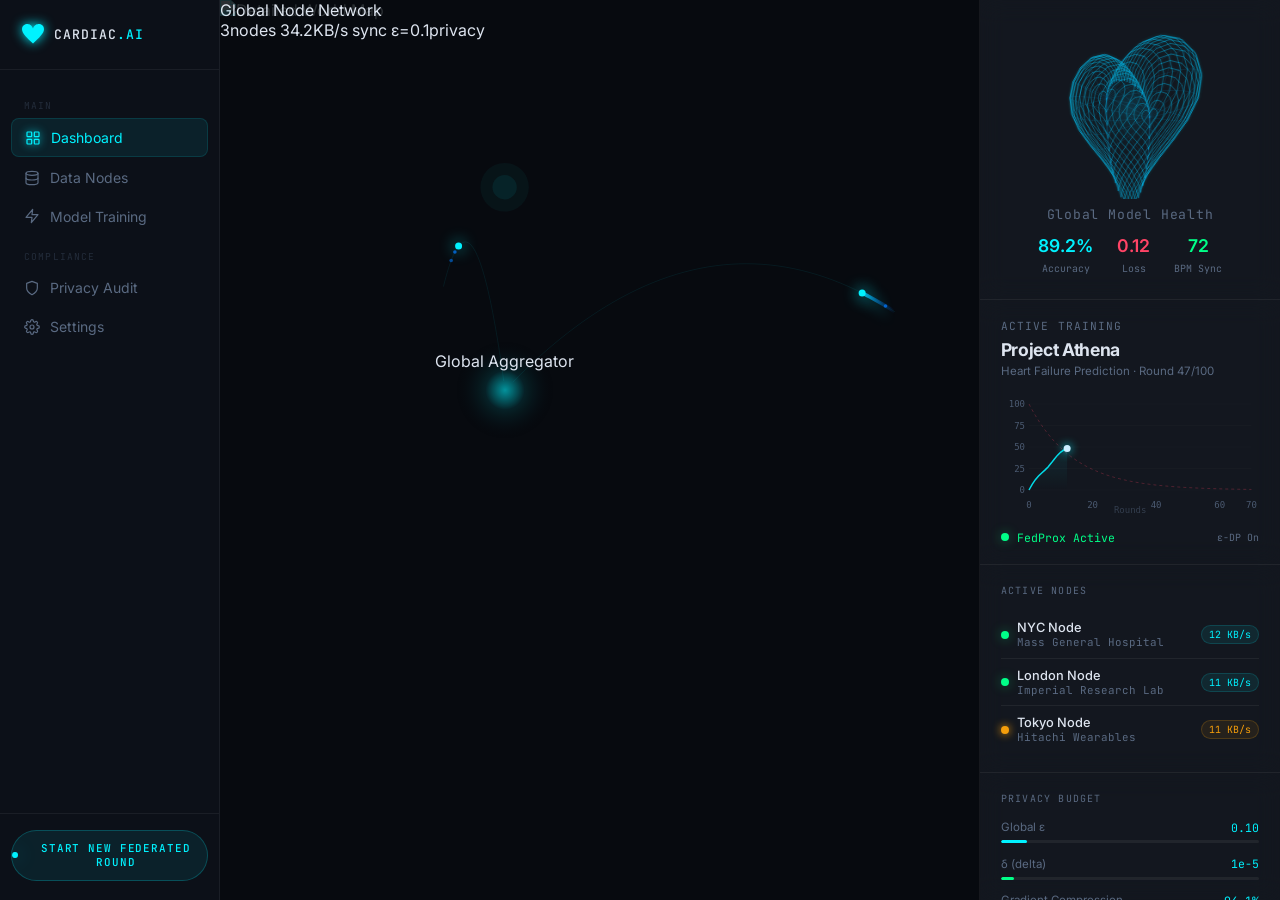
==== commit 564cb539: "Settings view: 3-card config page, nav toggle, back button fix" ====
--- a/frontend/dashboard.html
+++ b/frontend/dashboard.html
@@ -332,6 +332,243 @@
     .content { grid-template-columns: 1fr; }
     .right-panel { display: none; }
 }
+
+/* ===================== SETTINGS VIEW ===================== */
+#settings-view {
+    display: none;
+    flex: 1;
+    flex-direction: column;
+    overflow-y: auto;
+    background: var(--bg);
+    padding: 2rem 2.5rem;
+    gap: 1.5rem;
+}
+#settings-view.active { display: flex; }
+
+.settings-topbar {
+    display: flex;
+    align-items: center;
+    justify-content: space-between;
+    margin-bottom: 0.5rem;
+    flex-shrink: 0;
+}
+.settings-topbar__title {
+    font-size: 1.15rem;
+    font-weight: 700;
+    letter-spacing: -0.02em;
+    color: var(--text);
+}
+.settings-topbar__title span { color: var(--cyan); }
+.btn-back {
+    display: flex; align-items: center; gap: 7px;
+    background: rgba(0,242,255,0.06);
+    border: 1px solid var(--border-glow);
+    color: var(--cyan);
+    font-family: var(--font-mono);
+    font-size: 0.7rem;
+    padding: 0.45rem 1rem;
+    border-radius: 20px;
+    cursor: pointer;
+    transition: box-shadow var(--tr), background var(--tr);
+    letter-spacing: 0.06em;
+    text-transform: uppercase;
+}
+.btn-back:hover { box-shadow: 0 0 14px rgba(0,242,255,0.35); background: rgba(0,242,255,0.12); }
+
+.s-card {
+    background: rgba(255,255,255,0.05);
+    backdrop-filter: blur(16px);
+    -webkit-backdrop-filter: blur(16px);
+    border: 1px solid var(--border);
+    border-radius: var(--radius-md);
+    padding: 1.5rem 1.8rem;
+    flex-shrink: 0;
+    transition: border-color 0.3s;
+}
+.s-card:hover { border-color: rgba(0,242,255,0.15); }
+.s-card__head {
+    display: flex; align-items: center; gap: 10px;
+    margin-bottom: 1.3rem;
+    border-bottom: 1px solid var(--border);
+    padding-bottom: 0.9rem;
+}
+.s-card__icon { color: var(--cyan); filter: drop-shadow(0 0 5px var(--cyan)); flex-shrink: 0; }
+.s-card__title { font-size: 0.95rem; font-weight: 600; color: var(--text); letter-spacing: -0.01em; }
+.s-card__subtitle { font-size: 0.68rem; color: var(--text-muted); font-family: var(--font-mono); }
+
+.s-row {
+    display: flex;
+    align-items: center;
+    justify-content: space-between;
+    padding: 0.65rem 0;
+    border-bottom: 1px solid var(--border);
+    gap: 1rem;
+}
+.s-row:last-child { border-bottom: none; }
+.s-row__label { font-size: 0.82rem; color: var(--text); display: flex; align-items: center; gap: 8px; }
+.s-row__sub { font-size: 0.65rem; color: var(--text-muted); font-family: var(--font-mono); display: block; margin-top: 2px; }
+.s-shield {
+    width: 14px; height: 14px;
+    color: var(--text-muted);
+    transition: color 0.3s, filter 0.3s;
+    flex-shrink: 0;
+}
+.s-shield.active { color: var(--cyan); filter: drop-shadow(0 0 5px var(--cyan)); }
+
+/* Select dropdown */
+.s-select {
+    background: var(--bg-3);
+    border: 1px solid var(--border);
+    color: var(--text);
+    font-family: var(--font-mono);
+    font-size: 0.72rem;
+    padding: 0.4rem 0.7rem;
+    border-radius: var(--radius-sm);
+    cursor: pointer;
+    transition: border-color 0.2s;
+    min-width: 150px;
+}
+.s-select:focus { outline: none; border-color: var(--border-glow); }
+
+/* Number input */
+.s-number {
+    width: 70px;
+    background: var(--bg-3);
+    border: 1px solid var(--border);
+    color: var(--cyan);
+    font-family: var(--font-mono);
+    font-size: 0.8rem;
+    padding: 0.35rem 0.6rem;
+    border-radius: var(--radius-sm);
+    text-align: center;
+}
+.s-number:focus { outline: none; border-color: var(--border-glow); }
+
+/* Range slider */
+.s-slider-wrap { display: flex; align-items: center; gap: 10px; }
+.s-slider {
+    -webkit-appearance: none;
+    appearance: none;
+    width: 140px; height: 4px;
+    background: var(--bg-3);
+    border-radius: 4px;
+    outline: none;
+    cursor: pointer;
+}
+.s-slider::-webkit-slider-thumb {
+    -webkit-appearance: none;
+    width: 14px; height: 14px;
+    border-radius: 50%;
+    background: var(--cyan);
+    box-shadow: 0 0 8px rgba(0,242,255,0.6);
+    cursor: pointer;
+}
+.s-slider-val {
+    font-family: var(--font-mono);
+    font-size: 0.7rem;
+    color: var(--cyan);
+    min-width: 36px;
+    text-align: right;
+}
+
+/* Toggle switch */
+.s-toggle { position: relative; width: 40px; height: 22px; flex-shrink: 0; }
+.s-toggle input { opacity: 0; width: 0; height: 0; }
+.s-toggle-track {
+    position: absolute; inset: 0;
+    background: var(--bg-3);
+    border: 1px solid var(--border);
+    border-radius: 22px;
+    cursor: pointer;
+    transition: background 0.3s, border-color 0.3s;
+}
+.s-toggle input:checked + .s-toggle-track {
+    background: rgba(0,242,255,0.15);
+    border-color: var(--border-glow);
+}
+.s-toggle-track::after {
+    content: '';
+    position: absolute;
+    width: 14px; height: 14px;
+    top: 3px; left: 3px;
+    border-radius: 50%;
+    background: var(--text-muted);
+    transition: transform 0.3s, background 0.3s;
+}
+.s-toggle input:checked + .s-toggle-track::after {
+    transform: translateX(18px);
+    background: var(--cyan);
+    box-shadow: 0 0 8px rgba(0,242,255,0.7);
+}
+
+/* Text toggle (two-option) */
+.s-text-toggle { display: flex; gap: 4px; }
+.s-text-toggle__btn {
+    padding: 0.3rem 0.7rem;
+    border-radius: 20px;
+    font-family: var(--font-mono);
+    font-size: 0.65rem;
+    letter-spacing: 0.06em;
+    cursor: pointer;
+    border: 1px solid var(--border);
+    background: transparent;
+    color: var(--text-muted);
+    transition: all 0.2s;
+}
+.s-text-toggle__btn.active {
+    background: rgba(0,242,255,0.1);
+    border-color: var(--border-glow);
+    color: var(--cyan);
+}
+
+/* Schema chips */
+.s-chips { display: flex; flex-wrap: wrap; gap: 7px; margin-top: 4px; }
+.s-chip {
+    font-family: var(--font-mono);
+    font-size: 0.62rem;
+    color: var(--text-muted);
+    background: var(--bg-3);
+    border: 1px solid var(--border);
+    padding: 3px 10px;
+    border-radius: 20px;
+    letter-spacing: 0.06em;
+}
+.s-chip.active { color: var(--cyan); border-color: rgba(0,242,255,0.25); background: rgba(0,242,255,0.06); }
+
+/* Save button */
+.settings-footer {
+    display: flex;
+    justify-content: flex-end;
+    padding-top: 0.5rem;
+    padding-bottom: 2rem;
+    flex-shrink: 0;
+}
+.btn-save {
+    display: flex; align-items: center; gap: 8px;
+    background: rgba(0,242,255,0.1);
+    border: 1px solid var(--border-glow);
+    color: var(--cyan);
+    font-family: var(--font-mono);
+    font-size: 0.75rem;
+    font-weight: 500;
+    letter-spacing: 0.08em;
+    text-transform: uppercase;
+    padding: 0.65rem 1.6rem;
+    border-radius: 40px;
+    cursor: pointer;
+    transition: box-shadow var(--tr), background var(--tr);
+    position: relative; overflow: hidden;
+}
+.btn-save:hover {
+    box-shadow: 0 0 22px rgba(0,242,255,0.5), 0 0 60px rgba(0,242,255,0.15);
+    background: rgba(0,242,255,0.18);
+}
+.btn-save .save-dot {
+    width: 6px; height: 6px; border-radius: 50%;
+    background: var(--cyan);
+    box-shadow: 0 0 8px var(--cyan);
+    animation: blink 1.4s ease-in-out infinite;
+}
     </style>
 </head>
 <body>
@@ -381,7 +618,7 @@
                 <span>Privacy Audit</span>
             </a>
 
-            <a href="#" class="nav-item" title="Settings">
+            <a href="#" class="nav-item" id="navSettings" title="Settings">
                 <svg viewBox="0 0 24 24" fill="none" stroke="currentColor" stroke-width="1.8" stroke-linecap="round" stroke-linejoin="round">
                     <circle cx="12" cy="12" r="3"/>
                     <path d="M19.4 15a1.65 1.65 0 00.33 1.82l.06.06a2 2 0 010 2.83 2 2 0 01-2.83 0l-.06-.06a1.65 1.65 0 00-1.82-.33 1.65 1.65 0 00-1 1.51V21a2 2 0 01-4 0v-.09A1.65 1.65 0 009 19.4a1.65 1.65 0 00-1.82.33l-.06.06a2 2 0 01-2.83-2.83l.06-.06A1.65 1.65 0 004.68 15a1.65 1.65 0 00-1.51-1H3a2 2 0 010-4h.09A1.65 1.65 0 004.6 9a1.65 1.65 0 00-.33-1.82l-.06-.06a2 2 0 012.83-2.83l.06.06A1.65 1.65 0 009 4.68a1.65 1.65 0 001-1.51V3a2 2 0 014 0v.09a1.65 1.65 0 001 1.51 1.65 1.65 0 001.82-.33l.06-.06a2 2 0 012.83 2.83l-.06.06A1.65 1.65 0 0019.4 9a1.65 1.65 0 001.51 1H21a2 2 0 010 4h-.09a1.65 1.65 0 00-1.51 1z"/>
@@ -584,6 +821,140 @@
     </div><!-- /main -->
 </div><!-- /app -->
 
+<!-- ===== SETTINGS OVERLAY ===== -->
+<div id="settingsShell" style="display:none;position:fixed;inset:0;flex-direction:row;height:100vh;width:100vw;background:var(--bg);z-index:50;">
+
+    <!-- Sidebar (preserved active state on Settings) -->
+    <aside style="width:var(--sidebar-w);flex-shrink:0;background:var(--bg-2);border-right:1px solid var(--border);display:flex;flex-direction:column;">
+        <a href="#" style="display:flex;align-items:center;gap:9px;padding:1.4rem 1.3rem;border-bottom:1px solid var(--border);text-decoration:none;">
+            <svg style="width:24px;height:24px;color:var(--cyan);filter:drop-shadow(0 0 6px var(--cyan));" viewBox="0 0 24 24" fill="currentColor"><path d="M12 21.593c-5.63-5.539-11-10.297-11-14.402 0-3.791 3.068-5.191 5.281-5.191 1.312 0 4.151.501 5.719 4.457 1.59-3.968 4.464-4.447 5.726-4.447 2.54 0 5.274 1.621 5.274 5.181 0 4.069-5.136 8.625-11 14.402z"/></svg>
+            <span style="font-family:var(--font-mono);font-size:0.82rem;font-weight:500;color:var(--text);letter-spacing:0.08em;">CARDIAC<span style="color:var(--cyan);">.AI</span></span>
+        </a>
+        <nav style="flex:1;display:flex;flex-direction:column;gap:2px;padding:1rem 0.7rem;overflow-y:auto;">
+            <span style="font-family:var(--font-mono);font-size:0.6rem;color:var(--text-faint);letter-spacing:0.12em;text-transform:uppercase;padding:0.8rem 0.8rem 0.3rem">Main</span>
+            <a href="#" class="nav-item" id="settingsSidebarBack" onclick="closeSettingsView(event)"><svg style="width:16px;height:16px" viewBox="0 0 24 24" fill="none" stroke="currentColor" stroke-width="1.8"><rect x="3" y="3" width="7" height="7" rx="1"/><rect x="14" y="3" width="7" height="7" rx="1"/><rect x="14" y="14" width="7" height="7" rx="1"/><rect x="3" y="14" width="7" height="7" rx="1"/></svg><span>Dashboard</span></a>
+            <a href="#" class="nav-item"><svg style="width:16px;height:16px" viewBox="0 0 24 24" fill="none" stroke="currentColor" stroke-width="1.8"><ellipse cx="12" cy="5" rx="9" ry="3"/><path d="M3 5v14c0 1.66 4.03 3 9 3s9-1.34 9-3V5"/><path d="M3 12c0 1.66 4.03 3 9 3s9-1.34 9-3"/></svg><span>Data Nodes</span></a>
+            <a href="#" class="nav-item"><svg style="width:16px;height:16px" viewBox="0 0 24 24" fill="none" stroke="currentColor" stroke-width="1.8"><polygon points="13 2 3 14 12 14 11 22 21 10 12 10 13 2"/></svg><span>Model Training</span></a>
+            <span style="font-family:var(--font-mono);font-size:0.6rem;color:var(--text-faint);letter-spacing:0.12em;text-transform:uppercase;padding:0.8rem 0.8rem 0.3rem">Compliance</span>
+            <a href="#" class="nav-item"><svg style="width:16px;height:16px" viewBox="0 0 24 24" fill="none" stroke="currentColor" stroke-width="1.8"><path d="M12 22s8-4 8-10V5l-8-3-8 3v7c0 6 8 10 8 10z"/></svg><span>Privacy Audit</span></a>
+            <a href="#" class="nav-item active"><svg style="width:16px;height:16px" viewBox="0 0 24 24" fill="none" stroke="currentColor" stroke-width="1.8"><circle cx="12" cy="12" r="3"/><path d="M19.4 15a1.65 1.65 0 00.33 1.82l.06.06a2 2 0 010 2.83 2 2 0 01-2.83 0l-.06-.06a1.65 1.65 0 00-1.82-.33 1.65 1.65 0 00-1 1.51V21a2 2 0 01-4 0v-.09A1.65 1.65 0 009 19.4a1.65 1.65 0 00-1.82.33l-.06.06a2 2 0 01-2.83-2.83l.06-.06A1.65 1.65 0 004.68 15a1.65 1.65 0 00-1.51-1H3a2 2 0 010-4h.09A1.65 1.65 0 004.6 9a1.65 1.65 0 00-.33-1.82l-.06-.06a2 2 0 012.83-2.83l.06.06A1.65 1.65 0 009 4.68a1.65 1.65 0 001-1.51V3a2 2 0 014 0v.09a1.65 1.65 0 001 1.51 1.65 1.65 0 001.82-.33l.06-.06a2 2 0 012.83 2.83l-.06.06A1.65 1.65 0 0019.4 9a1.65 1.65 0 001.51 1H21a2 2 0 010 4h-.09a1.65 1.65 0 00-1.51 1z"/></svg><span>Settings</span></a>
+        </nav>
+        <div style="padding:1rem 0.7rem 1.2rem;border-top:1px solid var(--border);">
+            <button class="btn-federated"><span class="btn-federated-dot"></span><span>Start New Federated Round</span></button>
+        </div>
+    </aside>
+
+    <!-- Settings content panel -->
+    <div id="settings-view" class="active">
+
+        <div class="settings-topbar">
+            <div>
+                <div class="settings-topbar__title">System <span>Settings</span></div>
+                <div style="font-size:0.68rem;color:var(--text-muted);font-family:var(--font-mono);margin-top:3px;">Project Athena &middot; CardiacAI Federal v2.0</div>
+            </div>
+            <button class="btn-back" id="btnBackDash" onclick="closeSettingsView(event)">
+                <svg width="12" height="12" viewBox="0 0 24 24" fill="none" stroke="currentColor" stroke-width="2.5"><polyline points="15 18 9 12 15 6"/></svg>
+                Back to Dashboard
+            </button>
+        </div>
+
+        <!-- Card 1: Federated Learning Configuration -->
+        <div class="s-card">
+            <div class="s-card__head">
+                <svg class="s-card__icon" width="18" height="18" viewBox="0 0 24 24" fill="none" stroke="currentColor" stroke-width="1.8"><polygon points="13 2 3 14 12 14 11 22 21 10 12 10 13 2"/></svg>
+                <div><div class="s-card__title">Global Hyper-parameters</div><div class="s-card__subtitle">Federated Learning Configuration</div></div>
+            </div>
+            <div class="s-row">
+                <label class="s-row__label">Aggregation Strategy<span class="s-row__sub">Algorithm used to merge model updates</span></label>
+                <select class="s-select" id="aggStrategy"><option value="fedprox">FedProx</option><option value="fedavg">FedAvg</option><option value="personalized">Personalized</option></select>
+            </div>
+            <div class="s-row">
+                <label class="s-row__label">Global Rounds<span class="s-row__sub">Total training rounds across all nodes</span></label>
+                <div class="s-slider-wrap">
+                    <input type="range" class="s-slider" id="roundsSlider" min="10" max="500" value="100" step="10">
+                    <span class="s-slider-val" id="roundsVal">100</span>
+                </div>
+            </div>
+            <div class="s-row">
+                <label class="s-row__label">Client Selection<span class="s-row__sub">How participating nodes are chosen each round</span></label>
+                <div class="s-text-toggle">
+                    <button class="s-text-toggle__btn active" data-group="client">Random</button>
+                    <button class="s-text-toggle__btn" data-group="client">Contribution</button>
+                </div>
+            </div>
+        </div>
+
+        <!-- Card 2: Privacy & Security -->
+        <div class="s-card">
+            <div class="s-card__head">
+                <svg class="s-card__icon" width="18" height="18" viewBox="0 0 24 24" fill="none" stroke="currentColor" stroke-width="1.8"><path d="M12 22s8-4 8-10V5l-8-3-8 3v7c0 6 8 10 8 10z"/></svg>
+                <div><div class="s-card__title">Privacy Guard Rails</div><div class="s-card__subtitle">Differential Privacy &amp; Secure Aggregation</div></div>
+            </div>
+            <div class="s-row">
+                <label class="s-row__label">
+                    <svg class="s-shield active" width="14" height="14" viewBox="0 0 24 24" fill="none" stroke="currentColor" stroke-width="2"><path d="M12 22s8-4 8-10V5l-8-3-8 3v7c0 6 8 10 8 10z"/></svg>
+                    &epsilon;-DP Budget<span class="s-row__sub">Lower = stronger privacy, higher = better utility</span>
+                </label>
+                <div class="s-slider-wrap">
+                    <input type="range" class="s-slider" id="epsilonSlider" min="1" max="100" value="10" step="1">
+                    <span class="s-slider-val" id="epsilonVal">0.10</span>
+                </div>
+            </div>
+            <div class="s-row">
+                <label class="s-row__label">
+                    <svg class="s-shield" id="noiseShield" width="14" height="14" viewBox="0 0 24 24" fill="none" stroke="currentColor" stroke-width="2"><path d="M12 22s8-4 8-10V5l-8-3-8 3v7c0 6 8 10 8 10z"/></svg>
+                    Noise Calibration<span class="s-row__sub">Mechanism for injecting gradient noise</span>
+                </label>
+                <div class="s-text-toggle">
+                    <button class="s-text-toggle__btn active" data-group="noise">Laplacian</button>
+                    <button class="s-text-toggle__btn" data-group="noise">Gaussian</button>
+                </div>
+            </div>
+            <div class="s-row">
+                <label class="s-row__label">
+                    <svg class="s-shield" id="smpcShield" width="14" height="14" viewBox="0 0 24 24" fill="none" stroke="currentColor" stroke-width="2"><path d="M12 22s8-4 8-10V5l-8-3-8 3v7c0 6 8 10 8 10z"/></svg>
+                    Secure Aggregation (SMPC)<span class="s-row__sub">Multi-party computation for gradient privacy</span>
+                </label>
+                <label class="s-toggle">
+                    <input type="checkbox" id="smpcToggle" checked>
+                    <span class="s-toggle-track"></span>
+                </label>
+            </div>
+        </div>
+
+        <!-- Card 3: Universal Translation Engine -->
+        <div class="s-card">
+            <div class="s-card__head">
+                <svg class="s-card__icon" width="18" height="18" viewBox="0 0 24 24" fill="none" stroke="currentColor" stroke-width="1.8"><circle cx="12" cy="12" r="10"/><path d="M2 12h20M12 2a15.3 15.3 0 010 20M12 2a15.3 15.3 0 000 20"/></svg>
+                <div><div class="s-card__title">Universal Translation Engine</div><div class="s-card__subtitle">Node Connectivity &amp; Data Schema Mapping</div></div>
+            </div>
+            <div class="s-row">
+                <label class="s-row__label">Auto-Mapping<span class="s-row__sub">Enable automatic jargon &amp; schema translation</span></label>
+                <label class="s-toggle">
+                    <input type="checkbox" id="autoMapToggle" checked>
+                    <span class="s-toggle-track"></span>
+                </label>
+            </div>
+            <div class="s-row" style="flex-direction:column;align-items:flex-start;gap:0.7rem;">
+                <div class="s-row__label">Connected Data Schemas<span class="s-row__sub">Read-only &middot; Detected at node handshake</span></div>
+                <div class="s-chips">
+                    <span class="s-chip active">HL7 FHIR</span>
+                    <span class="s-chip active">CSV-Standard</span>
+                    <span class="s-chip active">AppleHealth-JSON</span>
+                    <span class="s-chip">DICOM</span>
+                    <span class="s-chip">OpenEHR</span>
+                </div>
+            </div>
+        </div>
+
+        <!-- Footer -->
+        <div class="settings-footer">
+            <button class="btn-save" id="btnSave"><span class="save-dot"></span>Save Changes</button>
+        </div>
+
+    </div><!-- /settings-view -->
+</div><!-- /settingsShell -->
+
 <!-- ============================= SCRIPTS ============================= -->
 <script>
     /* ===================================================
@@ -926,6 +1297,88 @@
             setTimeout(() => { this.innerHTML = orig; this.style.color = ''; this.style.borderColor = ''; }, 3000);
         });
     }
+
+    /* ===================================================
+       5. SETTINGS PAGE LOGIC
+    =================================================== */
+    (function() {
+        const shell    = document.getElementById('settingsShell');
+        const navBtn   = document.getElementById('navSettings');
+        const backBtn  = document.getElementById('btnBackDash');
+        const sideBack = document.getElementById('settingsSidebarBack');
+
+        function openSettings(e) {
+            if (e) e.preventDefault();
+            document.getElementById('settingsShell').style.display = 'flex';
+            document.querySelectorAll('.nav-item').forEach(n => n.classList.remove('active'));
+            if (navBtn) navBtn.classList.add('active');
+        }
+        function closeSettings(e) {
+            if (e) e.preventDefault();
+            document.getElementById('settingsShell').style.display = 'none';
+        }
+
+        // Global so onclick attributes can call it
+        window.closeSettingsView = closeSettings;
+        window.openSettingsView  = openSettings;
+
+        if (navBtn)   navBtn.addEventListener('click',   openSettings);
+        if (backBtn)  backBtn.addEventListener('click',  closeSettings);
+        if (sideBack) sideBack.addEventListener('click', closeSettings);
+
+        // Rounds slider
+        const roundsSlider = document.getElementById('roundsSlider');
+        const roundsVal    = document.getElementById('roundsVal');
+        if (roundsSlider) {
+            roundsSlider.addEventListener('input', () => { roundsVal.textContent = roundsSlider.value; });
+        }
+
+        // Epsilon slider — maps 1-100 to 0.01-1.0
+        const epsSlider = document.getElementById('epsilonSlider');
+        const epsVal    = document.getElementById('epsilonVal');
+        if (epsSlider) {
+            epsSlider.addEventListener('input', () => {
+                epsVal.textContent = (epsSlider.value / 100).toFixed(2);
+            });
+        }
+
+        // Text toggle buttons (groups)
+        document.querySelectorAll('.s-text-toggle__btn').forEach(btn => {
+            btn.addEventListener('click', () => {
+                const group = btn.dataset.group;
+                document.querySelectorAll(`.s-text-toggle__btn[data-group="${group}"]`)
+                    .forEach(b => b.classList.remove('active'));
+                btn.classList.add('active');
+            });
+        });
+
+        // SMPC shield glow when toggle changes
+        const smpcToggle = document.getElementById('smpcToggle');
+        const smpcShield = document.getElementById('smpcShield');
+        if (smpcToggle && smpcShield) {
+            smpcToggle.addEventListener('change', () => {
+                smpcShield.classList.toggle('active', smpcToggle.checked);
+            });
+        }
+
+        // Save button feedback
+        const saveBtn = document.getElementById('btnSave');
+        if (saveBtn) {
+            saveBtn.addEventListener('click', () => {
+                const orig = saveBtn.innerHTML;
+                saveBtn.style.background   = 'rgba(0,255,136,0.15)';
+                saveBtn.style.borderColor  = 'rgba(0,255,136,0.5)';
+                saveBtn.style.color        = '#00ff88';
+                saveBtn.innerHTML          = '<span class="save-dot" style="background:#00ff88;box-shadow:0 0 8px #00ff88"></span>Saved!';
+                setTimeout(() => {
+                    saveBtn.innerHTML         = orig;
+                    saveBtn.style.background  = '';
+                    saveBtn.style.borderColor = '';
+                    saveBtn.style.color       = '';
+                }, 2200);
+            });
+        }
+    })();
 </script>
 </body>
 </html>
